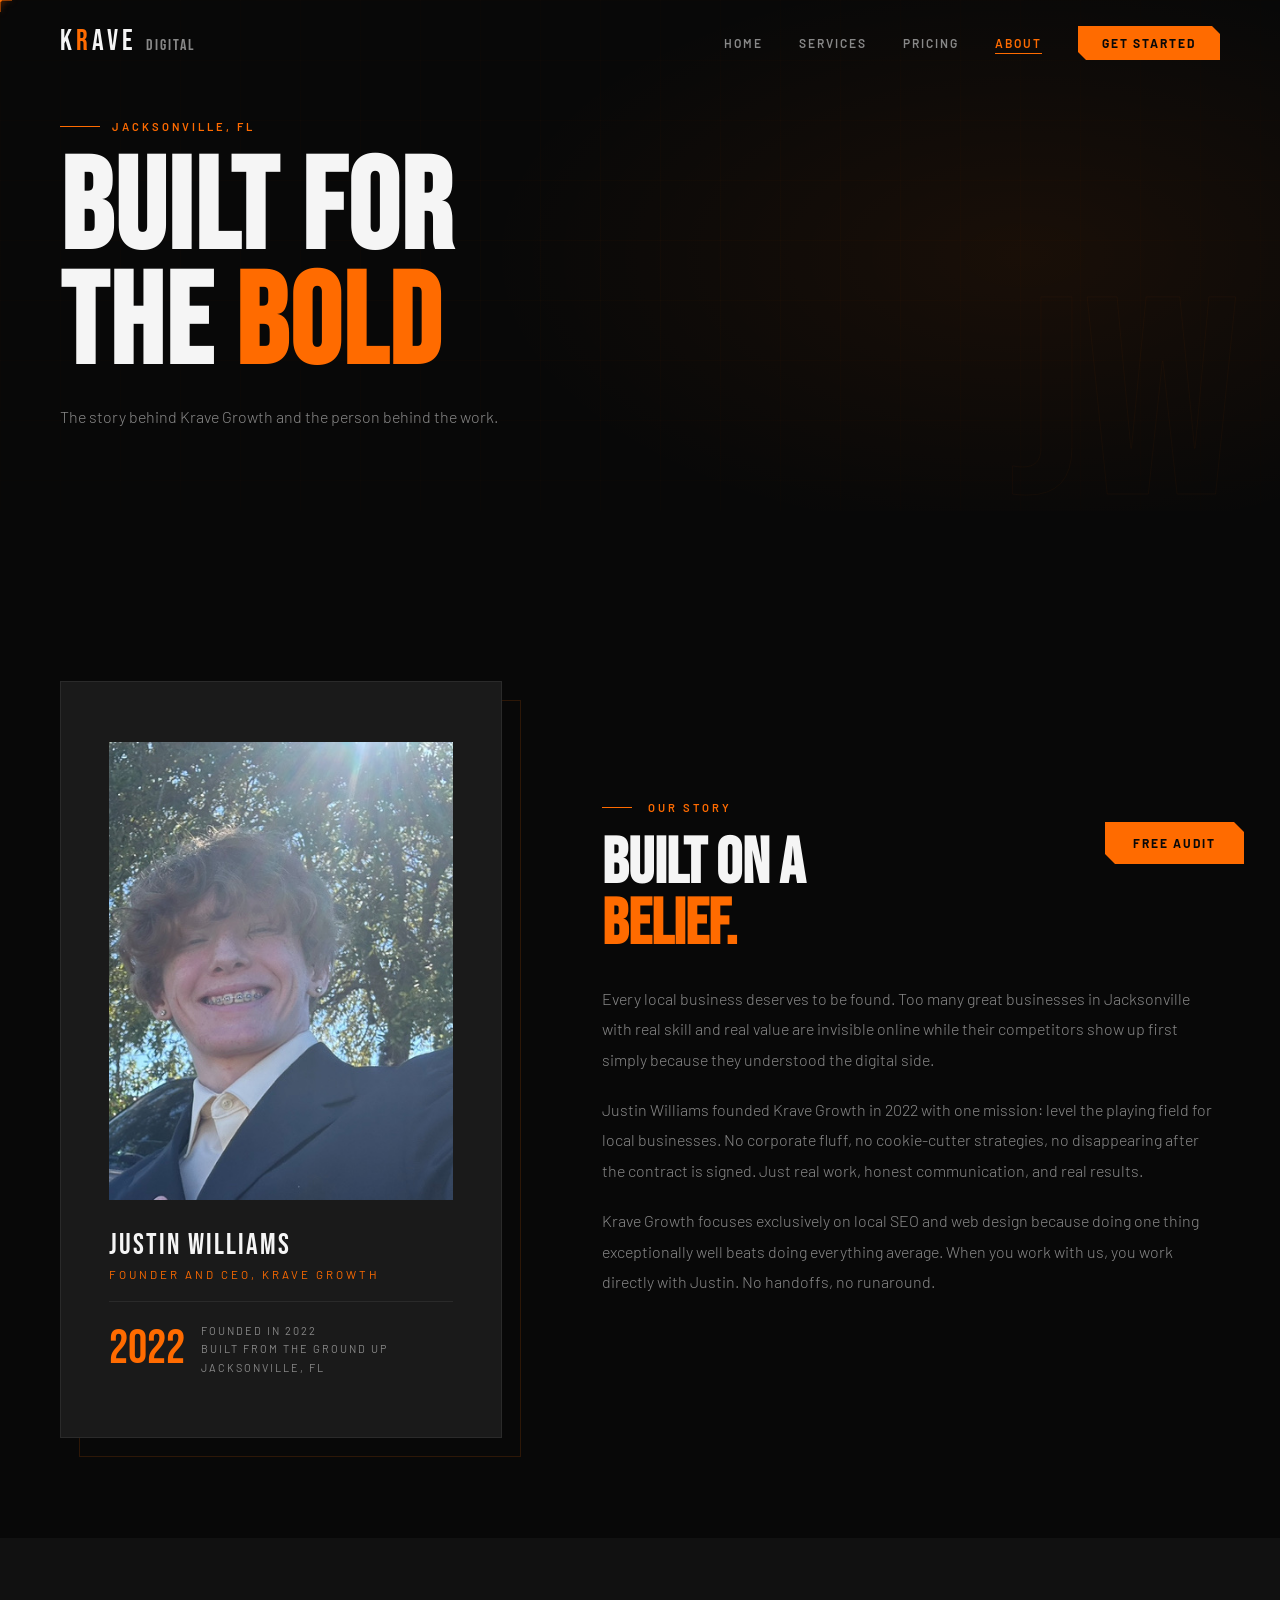
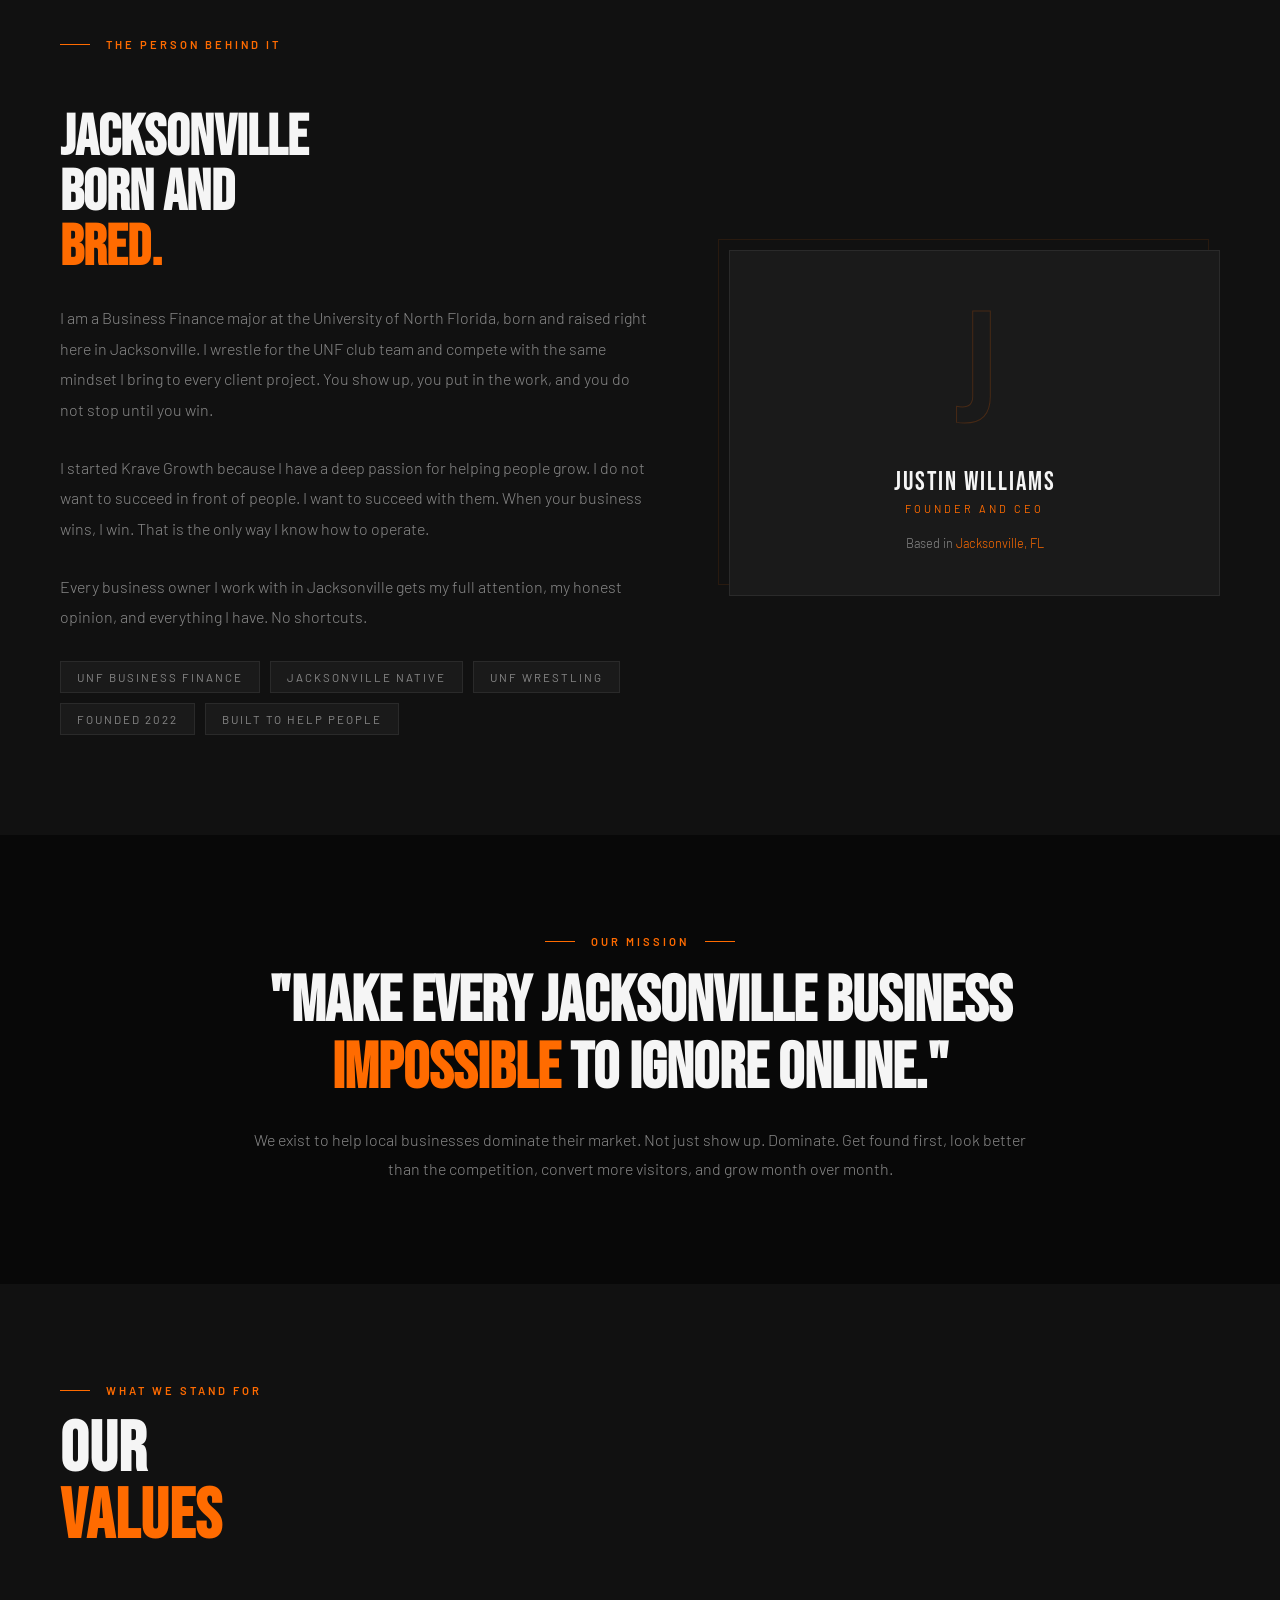
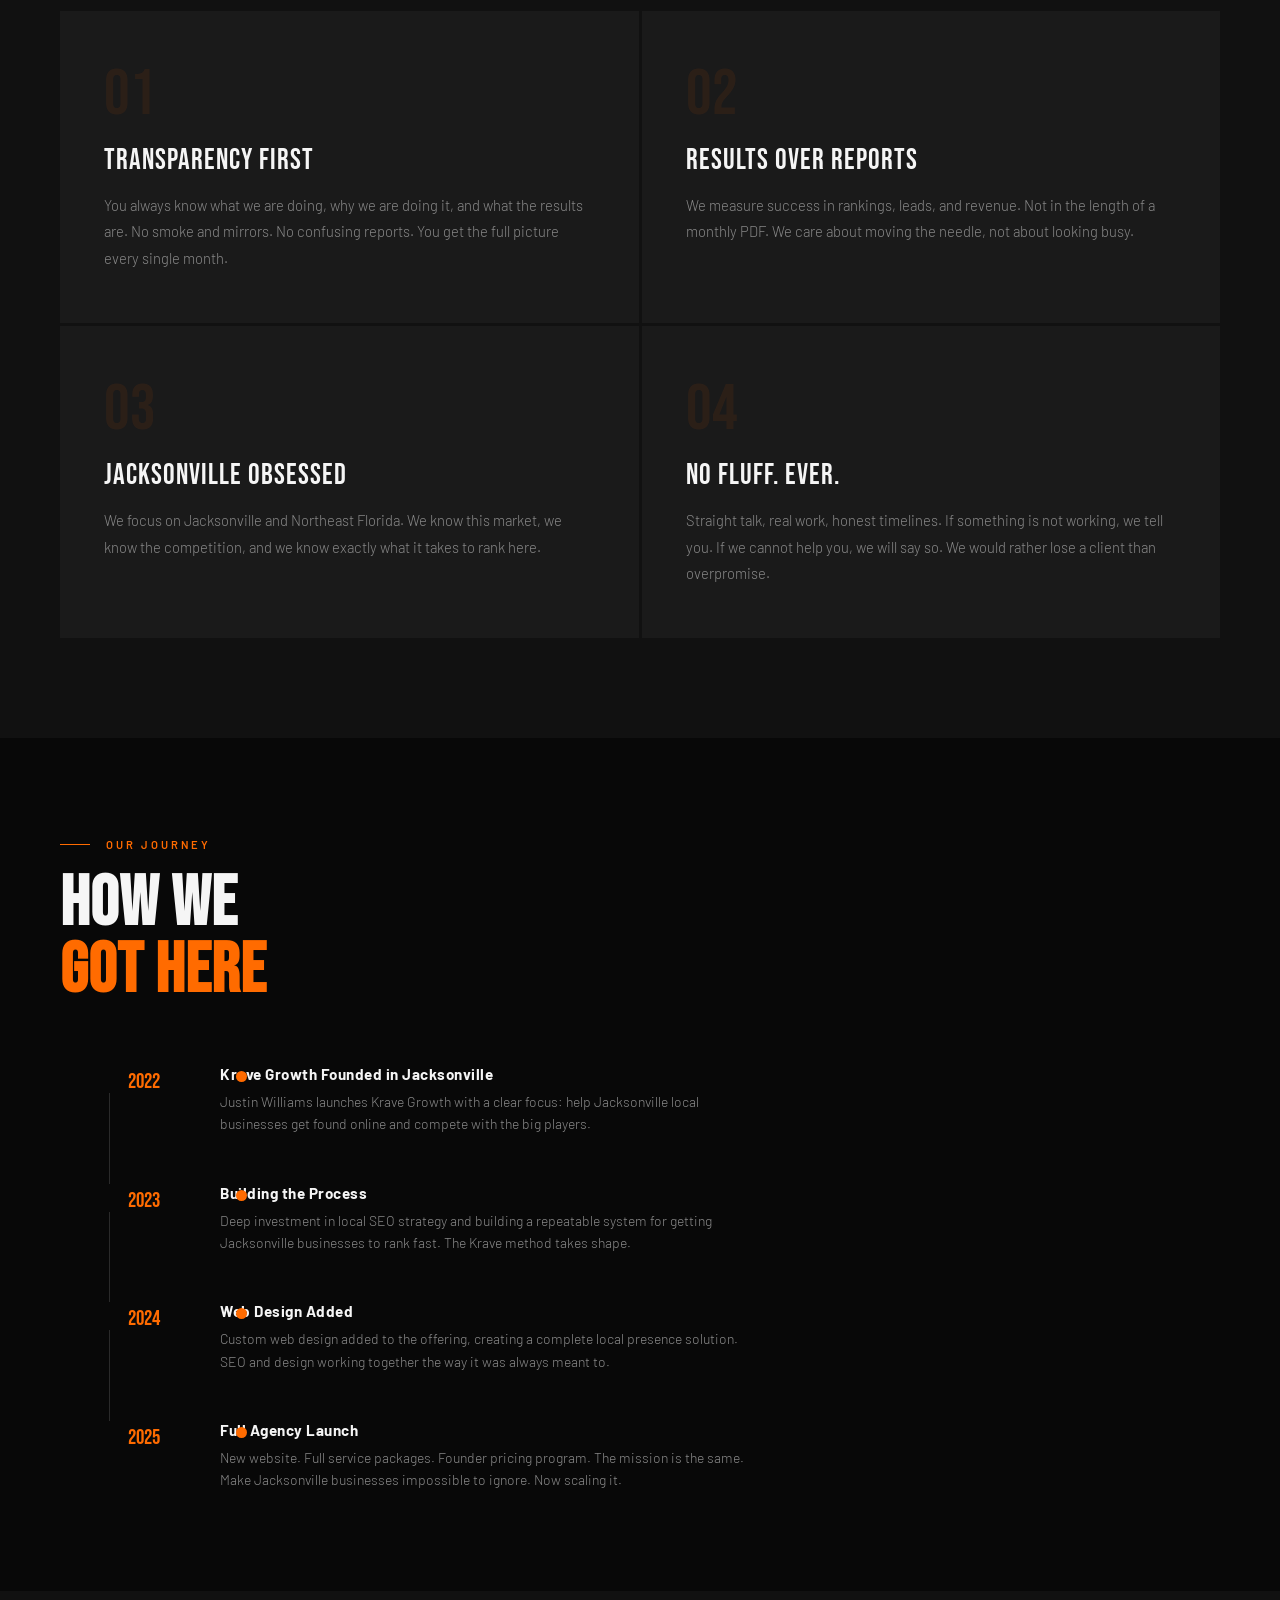
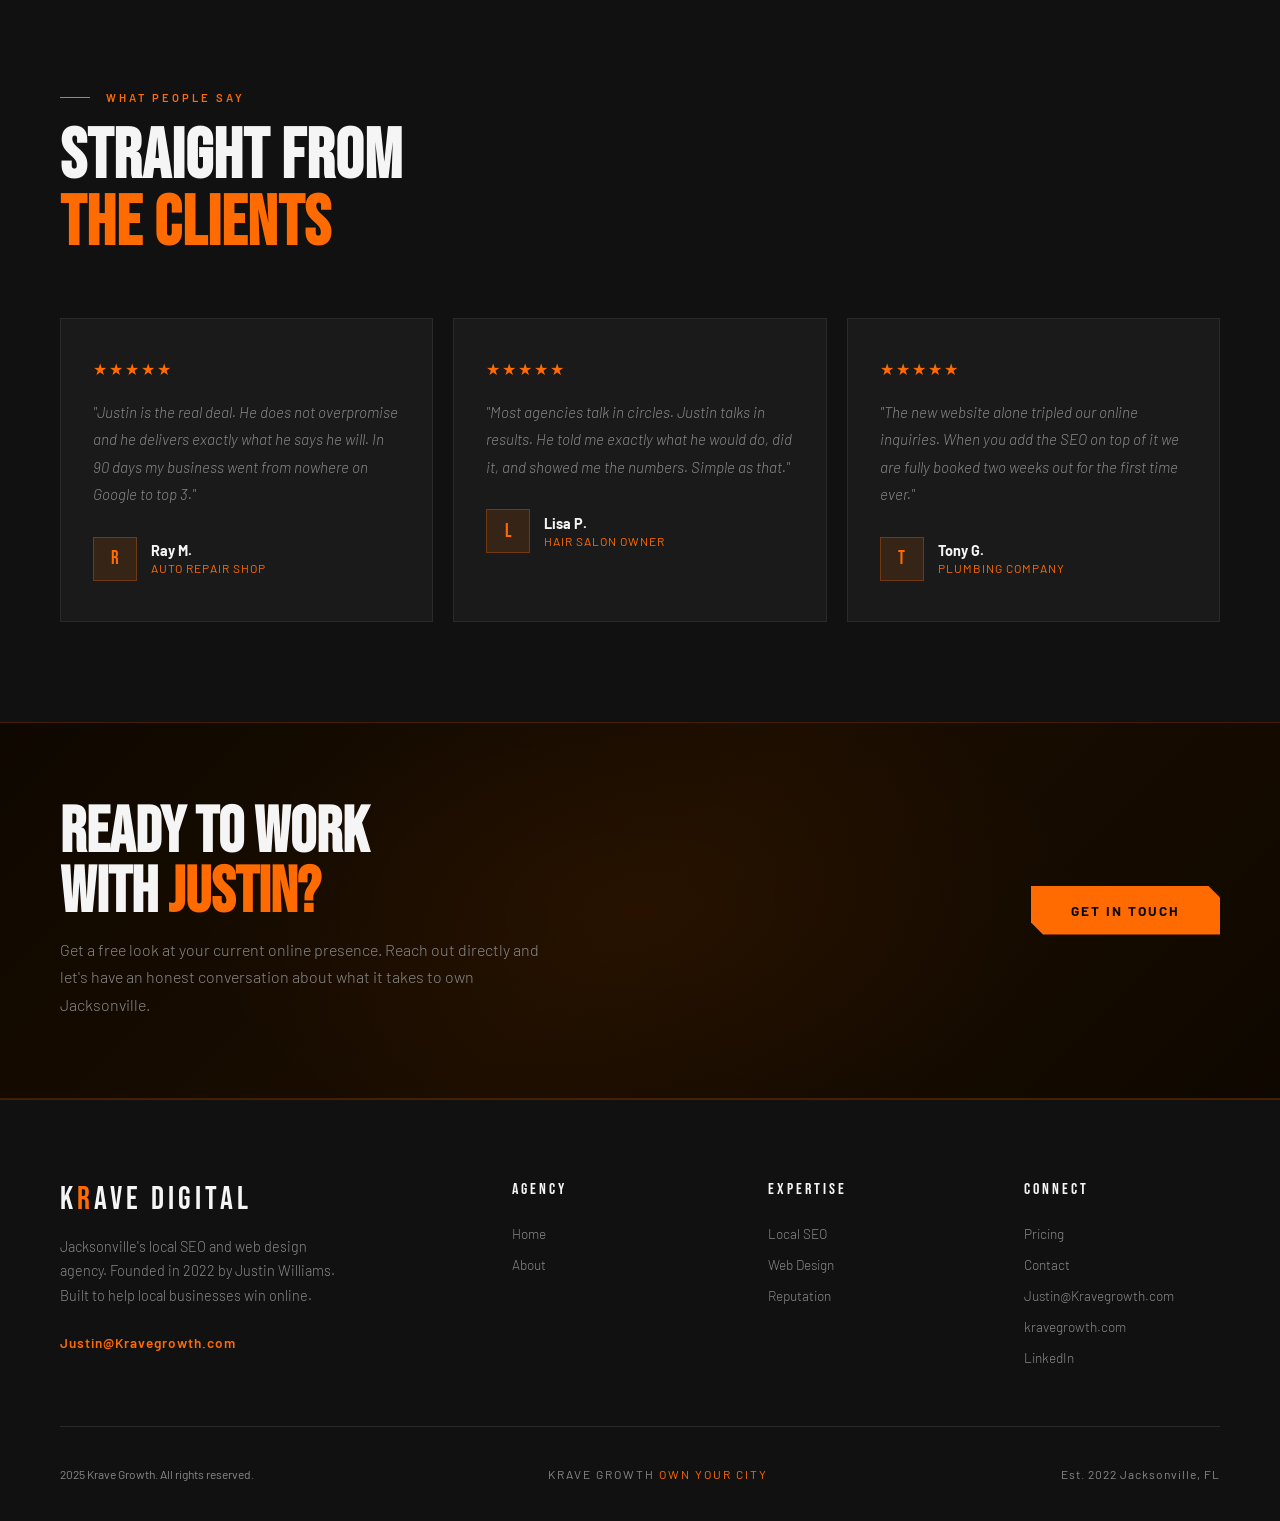
==== about.html @ fe408ddb "Add files via upload" ====
<!DOCTYPE html>
<html lang="en">
<head>
<meta charset="UTF-8">
<meta name="viewport" content="width=device-width, initial-scale=1.0">
<title>About | Krave Growth | Jacksonville, FL</title>
<link rel="stylesheet" href="style.css">
<style>
.about-story { background:var(--black); }
.story-grid { display:grid; grid-template-columns:1fr 1.4fr; gap:100px; align-items:center; margin-top:70px; }
.story-visual { position:relative; }
.story-box { background:var(--black-3); border:1px solid var(--gray-light); padding:60px 48px; position:relative; }
.story-box::after { content:''; position:absolute; bottom:-20px; right:-20px; width:100%; height:100%; border:1px solid rgba(255,107,0,0.15); z-index:-1; }
.story-photo-placeholder { width:100%; aspect-ratio:3/4; background:var(--black-2); border:1px dashed rgba(255,107,0,0.2); display:flex; flex-direction:column; align-items:center; justify-content:center; gap:12px; margin-bottom:28px; }
.story-photo-text { font-size:.65rem; letter-spacing:2px; text-transform:uppercase; color:var(--gray); text-align:center; }
.story-monogram { font-family:'Bebas Neue',sans-serif; font-size:5rem; color:transparent; -webkit-text-stroke:1px rgba(255,107,0,0.2); line-height:1; }
.story-name { font-family:'Bebas Neue',sans-serif; font-size:1.8rem; letter-spacing:2px; margin-bottom:4px; }
.story-title { font-size:.72rem; letter-spacing:3px; text-transform:uppercase; color:var(--orange); margin-bottom:20px; }
.story-founded { padding-top:20px; border-top:1px solid var(--gray-light); display:flex; align-items:center; gap:16px; }
.story-founded-year { font-family:'Bebas Neue',sans-serif; font-size:3rem; color:var(--orange); line-height:1; }
.story-founded-label { font-size:.68rem; letter-spacing:2px; text-transform:uppercase; color:var(--gray); line-height:1.7; }

.story-content h2 { font-family:'Bebas Neue',sans-serif; font-size:clamp(3rem,5vw,4.5rem); line-height:.95; margin-bottom:28px; }
.story-content h2 span { color:var(--orange); }
.story-body { font-size:1rem; color:var(--gray); line-height:1.9; font-weight:300; margin-bottom:20px; }

/* JUSTIN SECTION */
.justin-section { background:var(--black-2); }
.justin-grid { display:grid; grid-template-columns:1.2fr 1fr; gap:80px; align-items:center; margin-top:60px; }
.justin-content h2 { font-family:'Bebas Neue',sans-serif; font-size:clamp(2.5rem,4.5vw,4rem); line-height:.95; margin-bottom:28px; }
.justin-content h2 span { color:var(--orange); }
.justin-body { font-size:1rem; color:var(--gray); line-height:1.9; font-weight:300; margin-bottom:28px; }
.justin-tags { display:flex; flex-wrap:wrap; gap:10px; }
.justin-tag { background:var(--black-3); border:1px solid var(--gray-light); padding:8px 16px; font-size:.72rem; letter-spacing:2px; text-transform:uppercase; color:var(--gray); transition:all .3s; }
.justin-tag:hover { border-color:var(--orange); color:var(--orange); }
.justin-visual { position:relative; }
.justin-box { background:var(--black-3); border:1px solid var(--gray-light); padding:44px; text-align:center; position:relative; }
.justin-box::after { content:''; position:absolute; top:-12px; left:-12px; width:100%; height:100%; border:1px solid rgba(255,107,0,0.1); z-index:-1; }
.justin-initial { font-family:'Bebas Neue',sans-serif; font-size:10rem; color:transparent; -webkit-text-stroke:1px rgba(255,107,0,0.2); line-height:1; margin-bottom:12px; }
.justin-box-name { font-family:'Bebas Neue',sans-serif; font-size:1.6rem; letter-spacing:2px; margin-bottom:4px; }
.justin-box-role { font-size:.68rem; letter-spacing:3px; text-transform:uppercase; color:var(--orange); margin-bottom:20px; }
.justin-box-location { font-size:.8rem; color:var(--gray); font-weight:300; }
.justin-box-location span { color:var(--orange); }

.mission { background:var(--black); }
.mission-inner { max-width:800px; margin:0 auto; text-align:center; }
.mission-quote { font-family:'Bebas Neue',sans-serif; font-size:clamp(2.5rem,5vw,4.5rem); line-height:1.05; color:var(--white); margin-bottom:24px; }
.mission-quote span { color:var(--orange); }
.mission-sub { font-size:1rem; color:var(--gray); line-height:1.8; font-weight:300; }

.values-section { background:var(--black-2); }
.values-grid { display:grid; grid-template-columns:repeat(2,1fr); gap:3px; margin-top:60px; }
.value-card { background:var(--black-3); padding:52px 44px; position:relative; overflow:hidden; transition:all .4s; }
.value-card::before { content:''; position:absolute; left:0; top:0; bottom:0; width:3px; background:var(--orange); transform:scaleY(0); transform-origin:top; transition:transform .4s; }
.value-card:hover::before { transform:scaleY(1); }
.value-card:hover { background:#1e1e1e; }
.value-num { font-family:'Bebas Neue',sans-serif; font-size:4rem; color:rgba(255,107,0,.08); margin-bottom:16px; line-height:1; transition:color .4s; }
.value-card:hover .value-num { color:rgba(255,107,0,.2); }
.value-title { font-family:'Bebas Neue',sans-serif; font-size:1.8rem; letter-spacing:1px; margin-bottom:14px; }
.value-desc { font-size:.92rem; color:var(--gray); line-height:1.8; font-weight:300; }

.milestones { background:var(--black); }
.timeline { display:flex; flex-direction:column; gap:0; margin-top:60px; max-width:700px; }
.timeline-item { display:grid; grid-template-columns:100px 1fr; gap:32px; position:relative; padding-bottom:48px; }
.timeline-item:last-child { padding-bottom:0; }
.timeline-item::before { content:''; position:absolute; left:49px; top:28px; bottom:0; width:1px; background:var(--gray-light); }
.timeline-item:last-child::before { display:none; }
.timeline-year { font-family:'Bebas Neue',sans-serif; font-size:1.3rem; color:var(--orange); padding-top:4px; text-align:right; }
.timeline-dot { position:absolute; left:44px; top:6px; width:11px; height:11px; background:var(--orange); border-radius:50%; }
.timeline-content h4 { font-weight:700; font-size:.95rem; margin-bottom:8px; letter-spacing:.5px; }
.timeline-content p { font-size:.87rem; color:var(--gray); font-weight:300; line-height:1.6; }

.testimonials-about { background:var(--black-2); }

@media(max-width:768px){
  .story-grid,.justin-grid{grid-template-columns:1fr;}
  .values-grid{grid-template-columns:1fr;}
  .timeline-item{grid-template-columns:70px 1fr;gap:20px;}
}
</style>
</head>
<body>



<div class="cursor" id="cursor"></div>
<div class="cursor-dot" id="cursorDot"></div>
<nav>
  <a href="index.html" class="nav-logo">K<span>R</span>AVE <span style="font-size:1rem;letter-spacing:2px;color:var(--gray)">DIGITAL</span></a>
  <ul class="nav-links">
    <li><a href="index.html">Home</a></li>
    <li><a href="services.html">Services</a></li>
    <li><a href="pricing.html">Pricing</a></li>
    <li><a href="about.html">About</a></li>
    <li><a href="contact.html" class="nav-cta">Get Started</a></li>
  </ul>
</nav>
<a href="contact.html" class="float-cta">Free Audit</a>

<div class="page-hero">
  <div class="page-hero-bg"></div>
  <div class="page-hero-grid"></div>
  <div class="page-hero-ghost">JW</div>
  <div class="page-hero-content">
    <div class="page-eyebrow"><div class="page-eyebrow-line"></div><span>Jacksonville, FL</span></div>
    <h1 class="page-title">BUILT FOR<br>THE <span class="accent">BOLD</span></h1>
    <p class="page-sub">The story behind Krave Growth and the person behind the work.</p>
  </div>
</div>

<!-- STORY -->
<section class="about-story">
  <div class="story-grid">
    <div class="story-visual reveal-left">
      <div class="story-box">
        <img src="[data-uri]" alt="Justin Williams, Founder of Krave Growth" style="width:100%;aspect-ratio:3/4;object-fit:cover;object-position:center top;display:block;margin-bottom:28px;">
        <div class="story-name">Justin Williams</div>
        <div class="story-title">Founder and CEO, Krave Growth</div>
        <div class="story-founded">
          <div class="story-founded-year">2022</div>
          <div class="story-founded-label">Founded in 2022<br>Built from the ground up<br>Jacksonville, FL</div>
        </div>
      </div>
    </div>
    <div class="story-content reveal-right">
      <div class="section-label"><div class="section-label-line"></div><span>Our Story</span></div>
      <h2>BUILT ON A<br><span>BELIEF.</span></h2>
      <p class="story-body">Every local business deserves to be found. Too many great businesses in Jacksonville with real skill and real value are invisible online while their competitors show up first simply because they understood the digital side.</p>
      <p class="story-body">Justin Williams founded Krave Growth in 2022 with one mission: level the playing field for local businesses. No corporate fluff, no cookie-cutter strategies, no disappearing after the contract is signed. Just real work, honest communication, and real results.</p>
      <p class="story-body">Krave Growth focuses exclusively on local SEO and web design because doing one thing exceptionally well beats doing everything average. When you work with us, you work directly with Justin. No handoffs, no runaround.</p>
    </div>
  </div>
</section>

<!-- JUSTIN SECTION -->
<section class="justin-section">
  <div class="section-label reveal"><div class="section-label-line"></div><span>The Person Behind It</span></div>
  <div class="justin-grid">
    <div class="justin-content reveal-left">
      <h2>JACKSONVILLE<br>BORN AND<br><span>BRED.</span></h2>
      <p class="justin-body">I am a Business Finance major at the University of North Florida, born and raised right here in Jacksonville. I wrestle for the UNF club team and compete with the same mindset I bring to every client project. You show up, you put in the work, and you do not stop until you win.</p>
      <p class="justin-body">I started Krave Growth because I have a deep passion for helping people grow. I do not want to succeed in front of people. I want to succeed with them. When your business wins, I win. That is the only way I know how to operate.</p>
      <p class="justin-body">Every business owner I work with in Jacksonville gets my full attention, my honest opinion, and everything I have. No shortcuts.</p>
      <div class="justin-tags">
        <div class="justin-tag">UNF Business Finance</div>
        <div class="justin-tag">Jacksonville Native</div>
        <div class="justin-tag">UNF Wrestling</div>
        <div class="justin-tag">Founded 2022</div>
        <div class="justin-tag">Built to Help People</div>
      </div>
    </div>
    <div class="justin-visual reveal-right">
      <div class="justin-box">
        <div class="justin-initial">J</div>
        <div class="justin-box-name">Justin Williams</div>
        <div class="justin-box-role">Founder and CEO</div>
        <div class="justin-box-location">Based in <span>Jacksonville, FL</span></div>
      </div>
    </div>
  </div>
</section>

<!-- MISSION -->
<section class="mission">
  <div class="mission-inner reveal">
    <div class="section-label" style="justify-content:center;"><div class="section-label-line"></div><span>Our Mission</span><div class="section-label-line"></div></div>
    <h2 class="mission-quote">"MAKE EVERY JACKSONVILLE BUSINESS <span>IMPOSSIBLE</span> TO IGNORE ONLINE."</h2>
    <p class="mission-sub">We exist to help local businesses dominate their market. Not just show up. Dominate. Get found first, look better than the competition, convert more visitors, and grow month over month.</p>
  </div>
</section>

<!-- VALUES -->
<section class="values-section">
  <div class="section-label reveal"><div class="section-label-line"></div><span>What We Stand For</span></div>
  <h2 class="section-title reveal">OUR<br><span style="color:var(--orange)">VALUES</span></h2>
  <div class="values-grid reveal">
    <div class="value-card">
      <div class="value-num">01</div>
      <div class="value-title">Transparency First</div>
      <p class="value-desc">You always know what we are doing, why we are doing it, and what the results are. No smoke and mirrors. No confusing reports. You get the full picture every single month.</p>
    </div>
    <div class="value-card">
      <div class="value-num">02</div>
      <div class="value-title">Results Over Reports</div>
      <p class="value-desc">We measure success in rankings, leads, and revenue. Not in the length of a monthly PDF. We care about moving the needle, not about looking busy.</p>
    </div>
    <div class="value-card">
      <div class="value-num">03</div>
      <div class="value-title">Jacksonville Obsessed</div>
      <p class="value-desc">We focus on Jacksonville and Northeast Florida. We know this market, we know the competition, and we know exactly what it takes to rank here.</p>
    </div>
    <div class="value-card">
      <div class="value-num">04</div>
      <div class="value-title">No Fluff. Ever.</div>
      <p class="value-desc">Straight talk, real work, honest timelines. If something is not working, we tell you. If we cannot help you, we will say so. We would rather lose a client than overpromise.</p>
    </div>
  </div>
</section>

<!-- TIMELINE -->
<section class="milestones">
  <div class="section-label reveal"><div class="section-label-line"></div><span>Our Journey</span></div>
  <h2 class="section-title reveal">HOW WE<br><span style="color:var(--orange)">GOT HERE</span></h2>
  <div class="timeline reveal">
    <div class="timeline-item">
      <div class="timeline-year">2022</div>
      <div style="position:relative;">
        <div class="timeline-dot"></div>
        <div class="timeline-content" style="padding-left:28px;">
          <h4>Krave Growth Founded in Jacksonville</h4>
          <p>Justin Williams launches Krave Growth with a clear focus: help Jacksonville local businesses get found online and compete with the big players.</p>
        </div>
      </div>
    </div>
    <div class="timeline-item">
      <div class="timeline-year">2023</div>
      <div style="position:relative;">
        <div class="timeline-dot"></div>
        <div class="timeline-content" style="padding-left:28px;">
          <h4>Building the Process</h4>
          <p>Deep investment in local SEO strategy and building a repeatable system for getting Jacksonville businesses to rank fast. The Krave method takes shape.</p>
        </div>
      </div>
    </div>
    <div class="timeline-item">
      <div class="timeline-year">2024</div>
      <div style="position:relative;">
        <div class="timeline-dot"></div>
        <div class="timeline-content" style="padding-left:28px;">
          <h4>Web Design Added</h4>
          <p>Custom web design added to the offering, creating a complete local presence solution. SEO and design working together the way it was always meant to.</p>
        </div>
      </div>
    </div>
    <div class="timeline-item">
      <div class="timeline-year">2025</div>
      <div style="position:relative;">
        <div class="timeline-dot"></div>
        <div class="timeline-content" style="padding-left:28px;">
          <h4>Full Agency Launch</h4>
          <p>New website. Full service packages. Founder pricing program. The mission is the same. Make Jacksonville businesses impossible to ignore. Now scaling it.</p>
        </div>
      </div>
    </div>
  </div>
</section>

<!-- TESTIMONIALS -->
<section class="testimonials-about">
  <div class="section-label reveal"><div class="section-label-line"></div><span>What People Say</span></div>
  <h2 class="section-title reveal">STRAIGHT FROM<br><span style="color:var(--orange)">THE CLIENTS</span></h2>
  <div class="testimonials-grid reveal">
    <div class="testimonial-card">
      <div class="testimonial-stars">★★★★★</div>
      <p class="testimonial-text">"Justin is the real deal. He does not overpromise and he delivers exactly what he says he will. In 90 days my business went from nowhere on Google to top 3."</p>
      <div class="testimonial-author"><div class="testimonial-avatar">R</div><div><div class="testimonial-name">Ray M.</div><div class="testimonial-biz">Auto Repair Shop</div></div></div>
    </div>
    <div class="testimonial-card">
      <div class="testimonial-stars">★★★★★</div>
      <p class="testimonial-text">"Most agencies talk in circles. Justin talks in results. He told me exactly what he would do, did it, and showed me the numbers. Simple as that."</p>
      <div class="testimonial-author"><div class="testimonial-avatar">L</div><div><div class="testimonial-name">Lisa P.</div><div class="testimonial-biz">Hair Salon Owner</div></div></div>
    </div>
    <div class="testimonial-card">
      <div class="testimonial-stars">★★★★★</div>
      <p class="testimonial-text">"The new website alone tripled our online inquiries. When you add the SEO on top of it we are fully booked two weeks out for the first time ever."</p>
      <div class="testimonial-author"><div class="testimonial-avatar">T</div><div><div class="testimonial-name">Tony G.</div><div class="testimonial-biz">Plumbing Company</div></div></div>
    </div>
  </div>
</section>

<div class="cta-band reveal">
  <div class="cta-band-text">
    <h2 class="cta-band-title">READY TO WORK<br>WITH <span>JUSTIN?</span></h2>
    <p class="cta-band-sub">Get a free look at your current online presence. Reach out directly and let's have an honest conversation about what it takes to own Jacksonville.</p>
  </div>
  <div class="cta-band-action">
    <a href="contact.html" class="btn-primary">Get In Touch</a>
  </div>
</div>

<footer>
  <div class="footer-top">
    <div>
      <div class="footer-brand-logo">K<span>R</span>AVE DIGITAL</div>
      <p class="footer-brand-desc">Jacksonville's local SEO and web design agency. Founded in 2022 by Justin Williams. Built to help local businesses win online.</p>
      <a href="mailto:Justin@Kravegrowth.com" class="footer-brand-email">Justin@Kravegrowth.com</a>
    </div>
    <div>
      <div class="footer-col-title">Agency</div>
      <ul class="footer-col-links">
        <li><a href="index.html">Home</a></li>
        <li><a href="about.html">About</a></li>
      </ul>
    </div>
    <div>
      <div class="footer-col-title">Expertise</div>
      <ul class="footer-col-links">
        <li><a href="services.html">Local SEO</a></li>
        <li><a href="services.html">Web Design</a></li>
        <li><a href="services.html">Reputation</a></li>
      </ul>
    </div>
    <div>
      <div class="footer-col-title">Connect</div>
      <ul class="footer-col-links">
        <li><a href="pricing.html">Pricing</a></li>
        <li><a href="contact.html">Contact</a></li>
        <li><a href="mailto:Justin@Kravegrowth.com">Justin@Kravegrowth.com</a></li>
        <li><a href="https://kravegrowth.com">kravegrowth.com</a></li>
        <li><a href="#">LinkedIn</a></li>
      </ul>
    </div>
  </div>
  <div class="footer-bottom">
    <div class="footer-copy">2025 Krave Growth. All rights reserved.</div>
    <div class="footer-tagline">Krave Growth <span>Own Your City</span></div>
    <div class="footer-est">Est. 2022 Jacksonville, FL</div>
  </div>
</footer>
<script src="main.js"></script>
</body>
</html>
---- style.css ----
@import url('https://fonts.googleapis.com/css2?family=Bebas+Neue&family=Barlow:ital,wght@0,300;0,400;0,600;0,700;1,300&display=swap');

:root {
  --orange: #FF6B00;
  --orange-bright: #FF8C00;
  --orange-glow: rgba(255,107,0,0.12);
  --black: #080808;
  --black-2: #111111;
  --black-3: #1a1a1a;
  --white: #F5F5F5;
  --gray: #888888;
  --gray-light: #2a2a2a;
}

* { margin: 0; padding: 0; box-sizing: border-box; }
html { scroll-behavior: smooth; }
body {
  background: var(--black);
  color: var(--white);
  font-family: 'Barlow', sans-serif;
  overflow-x: hidden;
  cursor: none;
}

/* ── CURSOR ── */
/* CROSSHAIR CURSOR */
.cursor {
  width:24px; height:24px;
  position:fixed; pointer-events:none; z-index:9999;
  transform:translate(-50%,-50%);
  transition:transform .15s ease, opacity .2s ease;
}
.cursor::before,
.cursor::after {
  content:'';
  position:absolute;
  background:var(--orange);
}
/* Horizontal line */
.cursor::before {
  width:100%; height:1px;
  top:50%; left:0;
  transform:translateY(-50%);
  box-shadow:0 0 6px rgba(255,107,0,0.6);
}
/* Vertical line */
.cursor::after {
  width:1px; height:100%;
  left:50%; top:0;
  transform:translateX(-50%);
  box-shadow:0 0 6px rgba(255,107,0,0.6);
}
/* Center dot */
.cursor-dot {
  width:4px; height:4px;
  background:var(--orange);
  border-radius:50%;
  position:fixed;
  pointer-events:none;
  z-index:10000;
  transform:translate(-50%,-50%);
  box-shadow:0 0 8px rgba(255,107,0,0.8);
  transition:transform .1s ease;
}
.cursor-ring { display:none; }

/* ── NAV ── */
nav {
  position: fixed; top:0; left:0; right:0; z-index:1000;
  display:flex; align-items:center; justify-content:space-between;
  padding: 24px 60px;
  transition: all .4s ease;
}
nav.scrolled {
  background: rgba(8,8,8,0.97);
  backdrop-filter: blur(12px);
  padding: 16px 60px;
  border-bottom: 1px solid var(--gray-light);
}
.nav-logo { font-family:'Bebas Neue',sans-serif; font-size:1.8rem; letter-spacing:4px; color:var(--white); text-decoration:none; }
.nav-logo span { color:var(--orange); }
.nav-links { display:flex; gap:36px; list-style:none; align-items:center; }
.nav-links a { color:var(--gray); text-decoration:none; font-size:.75rem; letter-spacing:2px; text-transform:uppercase; font-weight:600; transition:color .3s; position:relative; }
.nav-links a::after { content:''; position:absolute; bottom:-4px; left:0; right:0; height:1px; background:var(--orange); transform:scaleX(0); transition:transform .3s; }
.nav-links a:hover, .nav-links a.active { color:var(--orange); }
.nav-links a:hover::after, .nav-links a.active::after { transform:scaleX(1); }
.nav-cta { background:var(--orange) !important; color:var(--black) !important; padding:10px 24px; font-weight:700 !important; clip-path:polygon(0 0,calc(100% - 8px) 0,100% 8px,100% 100%,8px 100%,0 calc(100% - 8px)); transition:background .3s,transform .2s !important; }
.nav-cta::after { display:none !important; }
.nav-cta:hover { background:var(--orange-bright) !important; transform:translateY(-1px) !important; }

/* ── FLOATING CTA ── */
.float-cta {
  position: fixed; bottom:36px; right:36px; z-index:900;
  background: var(--orange); color: var(--black);
  padding: 14px 28px;
  font-family:'Barlow',sans-serif; font-weight:700; font-size:.75rem; letter-spacing:2px; text-transform:uppercase;
  text-decoration:none;
  clip-path:polygon(0 0,calc(100% - 10px) 0,100% 10px,100% 100%,10px 100%,0 calc(100% - 10px));
  box-shadow: 0 8px 32px rgba(255,107,0,0.4);
  transition: all .3s;
  animation: floatPulse 3s ease-in-out infinite;
}
.float-cta:hover { background:var(--orange-bright); transform:translateY(-3px); box-shadow:0 16px 40px rgba(255,107,0,0.5); }
@keyframes floatPulse { 0%,100%{box-shadow:0 8px 32px rgba(255,107,0,0.4)} 50%{box-shadow:0 8px 48px rgba(255,107,0,0.7)} }

/* ── PAGE HERO ── */
.page-hero {
  min-height: 50vh;
  display:flex; align-items:flex-end;
  padding: 120px 60px 80px;
  position:relative; overflow:hidden;
}
.page-hero-bg {
  position:absolute; inset:0;
  background: radial-gradient(ellipse 60% 80% at 80% 50%, rgba(255,107,0,0.07) 0%, transparent 70%);
}
.page-hero-grid {
  position:absolute; inset:0;
  background-image: linear-gradient(rgba(255,107,0,0.025) 1px,transparent 1px), linear-gradient(90deg,rgba(255,107,0,0.025) 1px,transparent 1px);
  background-size:60px 60px;
  mask-image:radial-gradient(ellipse 100% 100% at 50% 50%,black 0%,transparent 100%);
}
.page-hero-ghost {
  position:absolute; right:40px; bottom:-40px;
  font-family:'Bebas Neue',sans-serif; font-size:22vw;
  color:transparent; -webkit-text-stroke:1px rgba(255,107,0,0.04);
  pointer-events:none; user-select:none; line-height:1;
}
.page-hero-content { position:relative; z-index:2; }
.page-eyebrow { display:flex; align-items:center; gap:12px; margin-bottom:20px; }
.page-eyebrow-line { width:40px; height:1px; background:var(--orange); }
.page-eyebrow span { font-size:.7rem; letter-spacing:3px; text-transform:uppercase; color:var(--orange); font-weight:600; }
.page-title { font-family:'Bebas Neue',sans-serif; font-size:clamp(4rem,10vw,9rem); line-height:.9; letter-spacing:2px; }
.page-title .accent { color:var(--orange); }
.page-title .outline { color:transparent; -webkit-text-stroke:2px var(--white); }
.page-sub { font-size:1rem; color:var(--gray); font-weight:300; line-height:1.7; max-width:500px; margin-top:20px; }

/* ── SECTIONS ── */
section { padding:100px 60px; }
.section-label { display:flex; align-items:center; gap:16px; margin-bottom:20px; }
.section-label span { font-size:.7rem; letter-spacing:3px; text-transform:uppercase; color:var(--orange); font-weight:600; }
.section-label-line { width:30px; height:1px; background:var(--orange); }
.section-title { font-family:'Bebas Neue',sans-serif; font-size:clamp(3rem,5.5vw,5rem); line-height:.95; letter-spacing:1px; margin-bottom:20px; }

/* ── BUTTONS ── */
.btn-primary { background:var(--orange); color:var(--black); padding:16px 40px; font-family:'Barlow',sans-serif; font-weight:700; font-size:.85rem; letter-spacing:2px; text-transform:uppercase; text-decoration:none; display:inline-block; transition:all .3s; clip-path:polygon(0 0,calc(100% - 12px) 0,100% 12px,100% 100%,12px 100%,0 calc(100% - 12px)); }
.btn-primary:hover { background:var(--orange-bright); transform:translateY(-2px); box-shadow:0 20px 40px rgba(255,107,0,0.3); }
.btn-ghost { color:var(--white); font-size:.85rem; letter-spacing:2px; text-transform:uppercase; text-decoration:none; font-weight:600; display:inline-flex; align-items:center; gap:8px; transition:color .3s; }
.btn-ghost:hover { color:var(--orange); }
.btn-ghost::after { content:'→'; transition:transform .3s; }
.btn-ghost:hover::after { transform:translateX(4px); }
.btn-outline { background:transparent; color:var(--orange); border:1px solid var(--orange); padding:14px 36px; font-family:'Barlow',sans-serif; font-weight:700; font-size:.8rem; letter-spacing:2px; text-transform:uppercase; text-decoration:none; display:inline-block; transition:all .3s; }
.btn-outline:hover { background:var(--orange); color:var(--black); transform:translateY(-2px); }

/* ── CTA BAND ── */
.cta-band {
  background: linear-gradient(135deg, #0f0800 0%, #1a0d00 50%, #0f0800 100%);
  border-top:1px solid rgba(255,107,0,0.2); border-bottom:1px solid rgba(255,107,0,0.2);
  padding:80px 60px;
  display:flex; align-items:center; justify-content:space-between; gap:40px;
  position:relative; overflow:hidden;
}
.cta-band::before { content:''; position:absolute; inset:0; background:radial-gradient(ellipse 50% 100% at 50% 50%,rgba(255,107,0,0.06) 0%,transparent 70%); }
.cta-band-text { position:relative; z-index:1; }
.cta-band-title { font-family:'Bebas Neue',sans-serif; font-size:clamp(2.5rem,5vw,4.5rem); line-height:.95; margin-bottom:12px; }
.cta-band-title span { color:var(--orange); }
.cta-band-sub { font-size:1rem; color:var(--gray); font-weight:300; max-width:480px; line-height:1.7; }
.cta-band-action { position:relative; z-index:1; flex-shrink:0; }

/* ── TESTIMONIALS ── */
.testimonials-grid { display:grid; grid-template-columns:repeat(3,1fr); gap:20px; margin-top:60px; }
.testimonial-card { background:var(--black-3); padding:40px 32px; border:1px solid var(--gray-light); position:relative; transition:all .4s; }
.testimonial-card::before { content:''; position:absolute; top:0; left:0; right:0; height:2px; background:var(--orange); transform:scaleX(0); transform-origin:left; transition:transform .4s; }
.testimonial-card:hover { border-color:rgba(255,107,0,0.3); transform:translateY(-4px); }
.testimonial-card:hover::before { transform:scaleX(1); }
.testimonial-stars { color:var(--orange); font-size:1rem; letter-spacing:2px; margin-bottom:20px; }
.testimonial-text { font-size:.95rem; color:var(--gray); line-height:1.8; font-weight:300; font-style:italic; margin-bottom:28px; }
.testimonial-author { display:flex; align-items:center; gap:14px; }
.testimonial-avatar { width:44px; height:44px; background:var(--orange-glow); border:1px solid rgba(255,107,0,0.3); display:flex; align-items:center; justify-content:center; font-family:'Bebas Neue',sans-serif; font-size:1.2rem; color:var(--orange); flex-shrink:0; }
.testimonial-name { font-weight:700; font-size:.9rem; margin-bottom:2px; }
.testimonial-biz { font-size:.75rem; color:var(--orange); letter-spacing:1px; text-transform:uppercase; }

/* ── FAQ ── */
.faq-list { max-width:800px; margin-top:60px; }
.faq-item { border-bottom:1px solid var(--gray-light); }
.faq-question { width:100%; background:none; border:none; color:var(--white); font-family:'Barlow',sans-serif; font-size:1rem; font-weight:600; padding:28px 0; display:flex; justify-content:space-between; align-items:center; cursor:none; text-align:left; transition:color .3s; }
.faq-question:hover { color:var(--orange); }
.faq-icon { color:var(--orange); font-size:1.4rem; transition:transform .3s; flex-shrink:0; }
.faq-item.open .faq-icon { transform:rotate(45deg); }
.faq-answer { max-height:0; overflow:hidden; transition:max-height .4s ease, padding .4s ease; }
.faq-answer p { font-size:.95rem; color:var(--gray); line-height:1.8; font-weight:300; padding-bottom:28px; }

/* ── FOOTER ── */
footer {
  background:var(--black-2);
  border-top:1px solid var(--gray-light);
  padding:80px 60px 40px;
}
.footer-top { display:grid; grid-template-columns:2fr 1fr 1fr 1fr; gap:60px; margin-bottom:60px; }
.footer-brand-logo { font-family:'Bebas Neue',sans-serif; font-size:2rem; letter-spacing:4px; margin-bottom:16px; }
.footer-brand-logo span { color:var(--orange); }
.footer-brand-desc { font-size:.9rem; color:var(--gray); line-height:1.7; font-weight:300; max-width:280px; margin-bottom:24px; }
.footer-brand-email { color:var(--orange); text-decoration:none; font-size:.85rem; font-weight:600; letter-spacing:1px; transition:opacity .3s; }
.footer-brand-email:hover { opacity:.7; }
.footer-col-title { font-family:'Bebas Neue',sans-serif; font-size:1rem; letter-spacing:3px; color:var(--white); margin-bottom:24px; }
.footer-col-links { list-style:none; display:flex; flex-direction:column; gap:12px; }
.footer-col-links a { color:var(--gray); text-decoration:none; font-size:.85rem; font-weight:300; transition:color .3s; }
.footer-col-links a:hover { color:var(--orange); }
.footer-bottom { display:flex; justify-content:space-between; align-items:center; padding-top:40px; border-top:1px solid var(--gray-light); }
.footer-copy { font-size:.75rem; color:var(--gray); }
.footer-tagline { font-size:.75rem; letter-spacing:2px; text-transform:uppercase; color:var(--gray); }
.footer-tagline span { color:var(--orange); }
.footer-est { font-size:.75rem; color:var(--gray); letter-spacing:1px; }

/* ── REVEAL ── */
.reveal { opacity:0; transform:translateY(40px); transition:opacity .7s ease,transform .7s ease; }
.reveal.visible { opacity:1; transform:translateY(0); }
.reveal-left { opacity:0; transform:translateX(-40px); transition:opacity .7s ease,transform .7s ease; }
.reveal-left.visible { opacity:1; transform:translateX(0); }
.reveal-right { opacity:0; transform:translateX(40px); transition:opacity .7s ease,transform .7s ease; }
.reveal-right.visible { opacity:1; transform:translateX(0); }

/* ── SCROLLBAR ── */
::-webkit-scrollbar { width:3px; }
::-webkit-scrollbar-track { background:var(--black); }
::-webkit-scrollbar-thumb { background:var(--orange); }

/* ── MOBILE ── */
@media(max-width:768px){
  nav { padding:20px 24px; }
  nav.scrolled { padding:14px 24px; }
  .nav-links { display:none; }
  section { padding:70px 24px; }
  .page-hero { padding:100px 24px 60px; }
  .testimonials-grid { grid-template-columns:1fr; }
  .cta-band { flex-direction:column; text-align:center; padding:60px 24px; }
  .footer-top { grid-template-columns:1fr 1fr; gap:40px; }
  .footer-bottom { flex-direction:column; gap:12px; text-align:center; }
  .float-cta { bottom:20px; right:20px; padding:12px 20px; font-size:.7rem; }
}
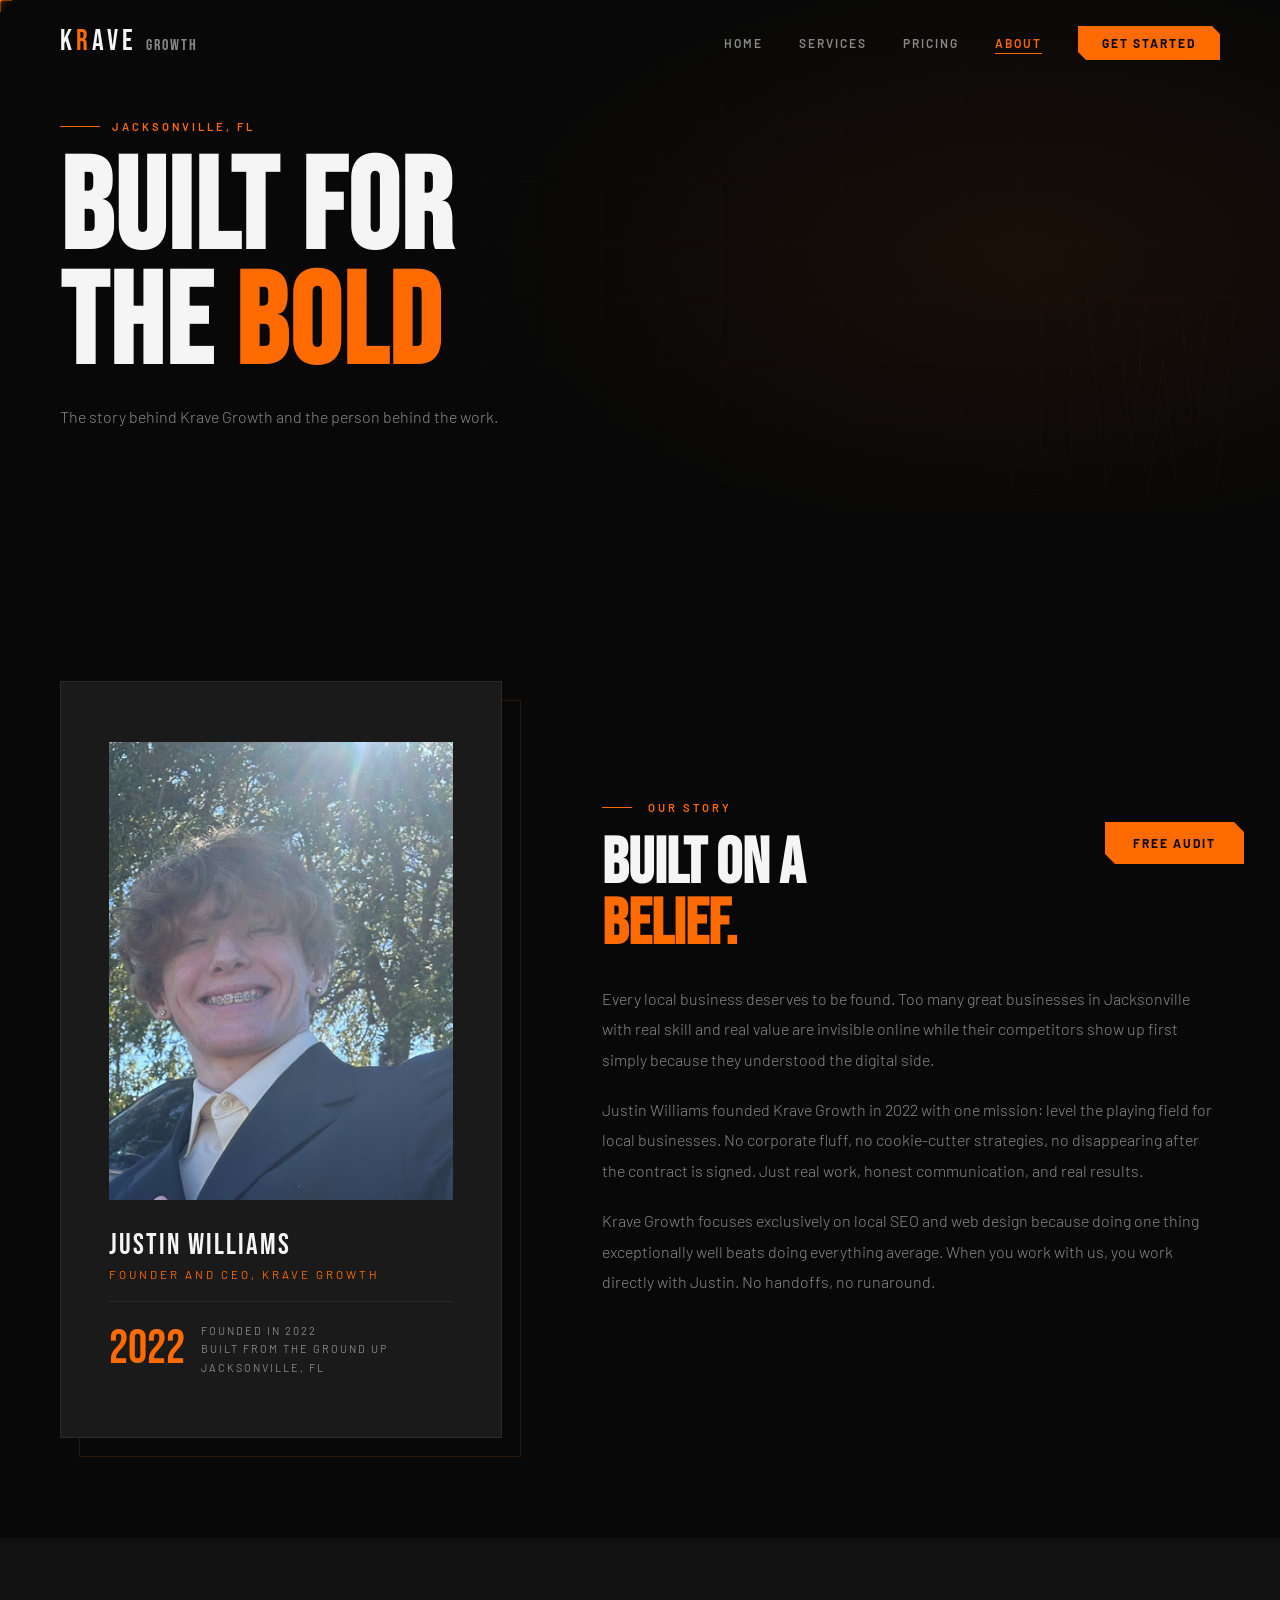
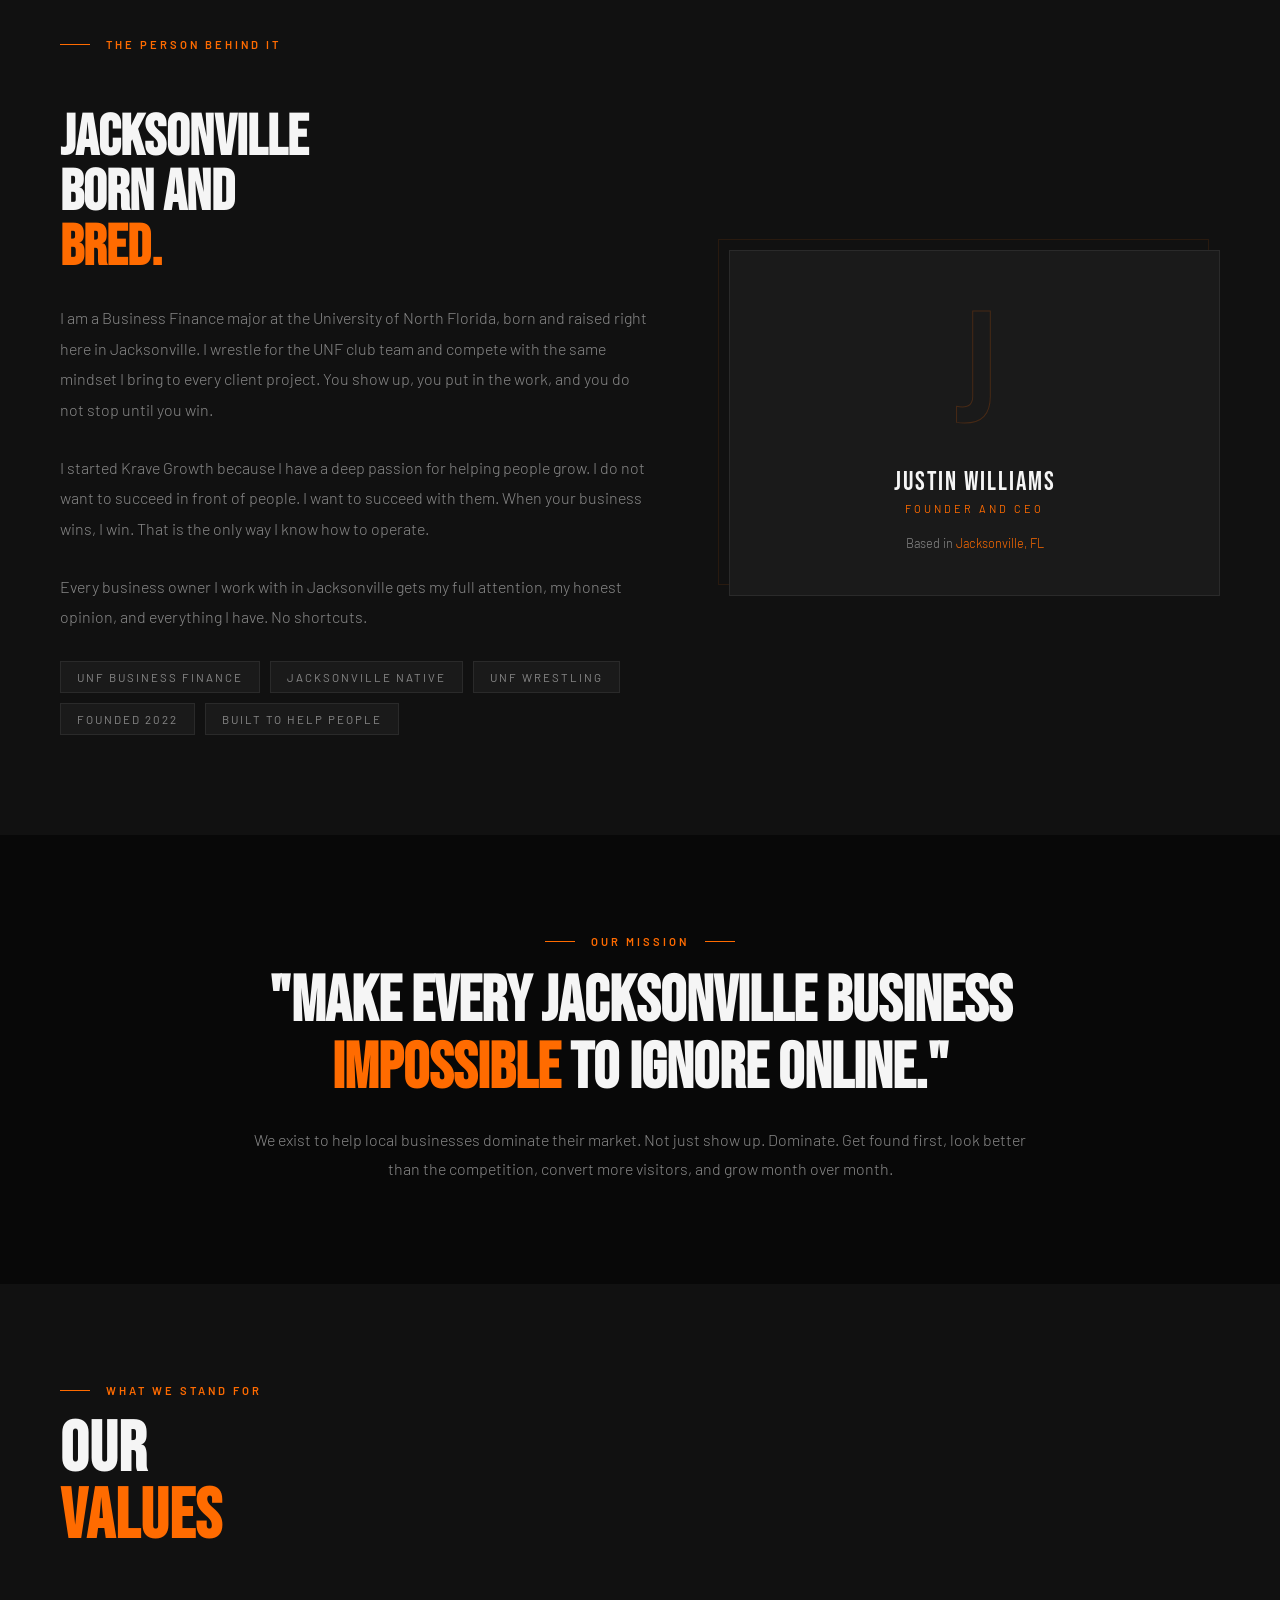
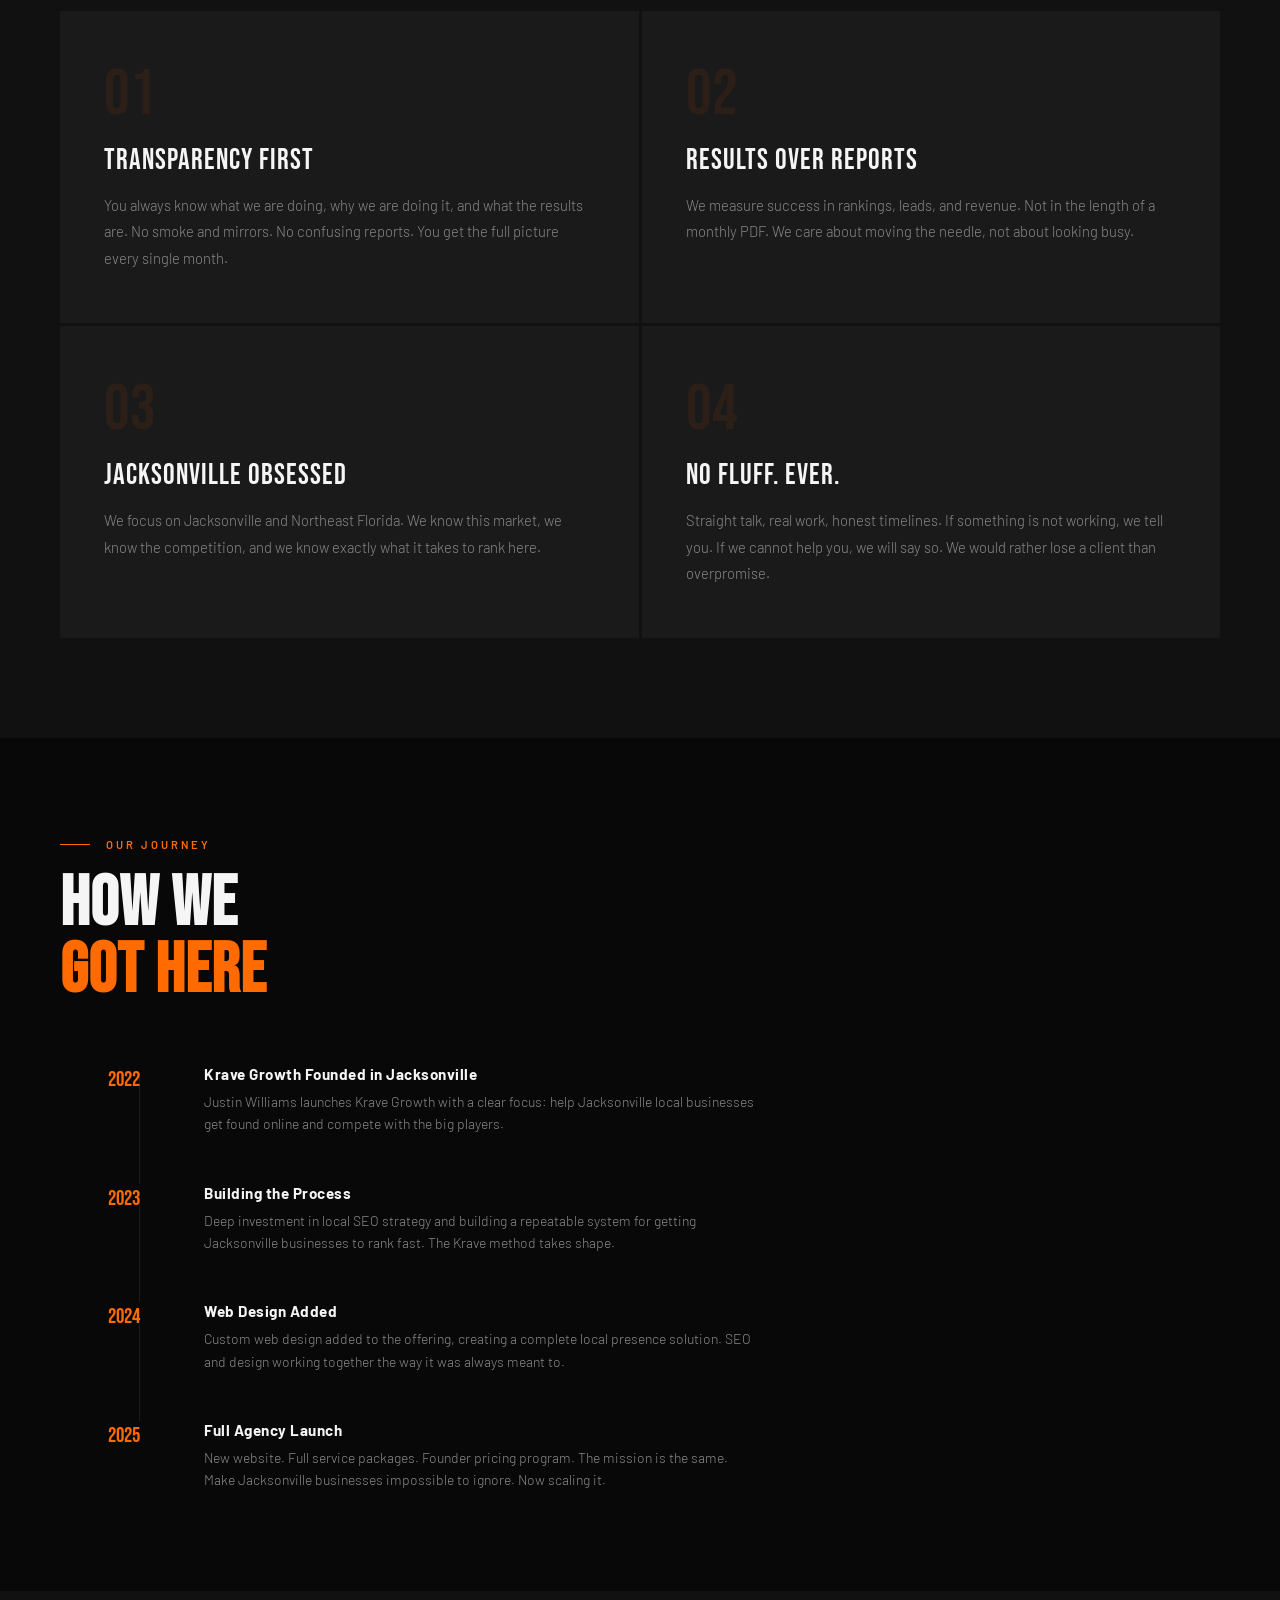
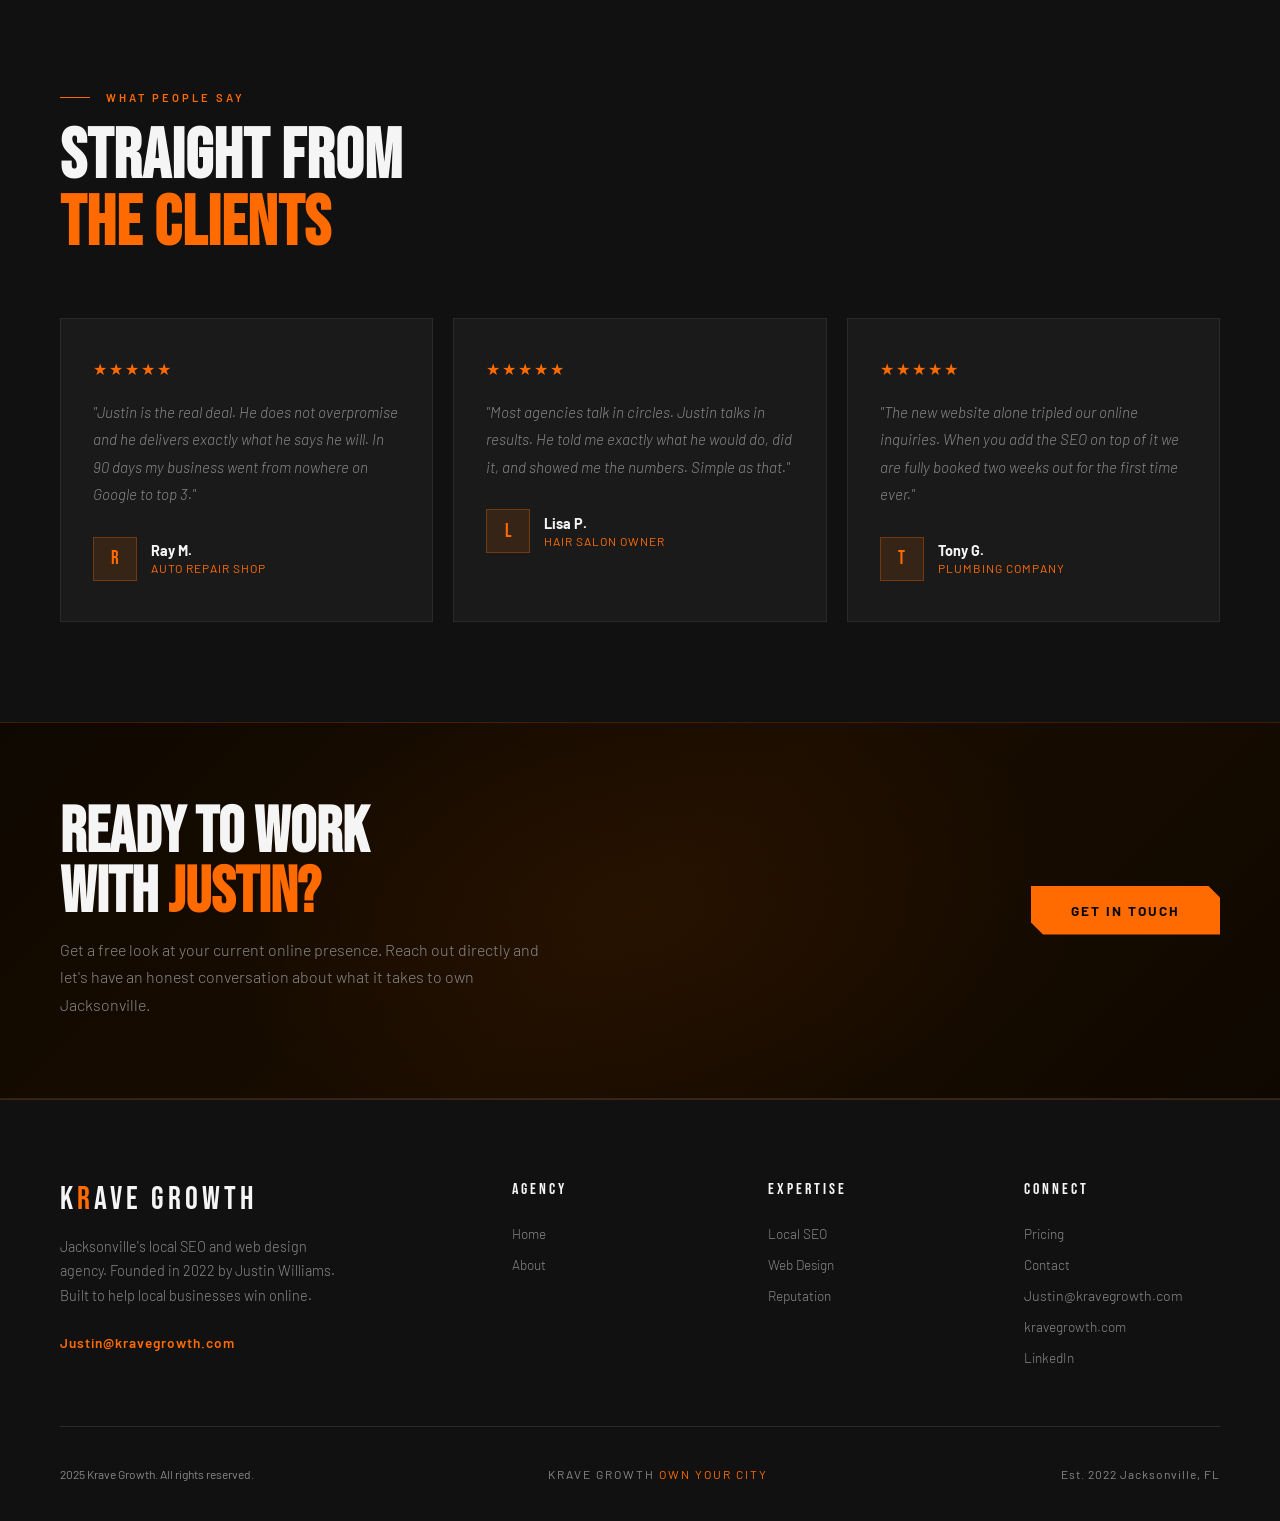
==== commit 05acf295: "Add files via upload" ====
--- a/about.html
+++ b/about.html
@@ -4,7 +4,7 @@
 <meta charset="UTF-8">
 <meta name="viewport" content="width=device-width, initial-scale=1.0">
 <title>About | Krave Growth | Jacksonville, FL</title>
-<link rel="stylesheet" href="style.css">
+<link rel="stylesheet" href="/style.css">
 <style>
 .about-story { background:var(--black); }
 .story-grid { display:grid; grid-template-columns:1fr 1.4fr; gap:100px; align-items:center; margin-top:70px; }
@@ -61,21 +61,29 @@
 
 .milestones { background:var(--black); }
 .timeline { display:flex; flex-direction:column; gap:0; margin-top:60px; max-width:700px; }
-.timeline-item { display:grid; grid-template-columns:100px 1fr; gap:32px; position:relative; padding-bottom:48px; }
+.timeline-item { display:grid; grid-template-columns:80px 1fr; gap:40px; position:relative; padding-bottom:48px; }
 .timeline-item:last-child { padding-bottom:0; }
-.timeline-item::before { content:''; position:absolute; left:49px; top:28px; bottom:0; width:1px; background:var(--gray-light); }
+.timeline-item::before { content:''; position:absolute; left:79px; top:8px; bottom:0; width:1px; background:rgba(255,255,255,.08); }
 .timeline-item:last-child::before { display:none; }
-.timeline-year { font-family:'Bebas Neue',sans-serif; font-size:1.3rem; color:var(--orange); padding-top:4px; text-align:right; }
-.timeline-dot { position:absolute; left:44px; top:6px; width:11px; height:11px; background:var(--orange); border-radius:50%; }
+.timeline-year { font-family:'Bebas Neue',sans-serif; font-size:1.3rem; color:var(--orange); padding-top:2px; text-align:right; }
+.timeline-content { padding-left:24px; }
 .timeline-content h4 { font-weight:700; font-size:.95rem; margin-bottom:8px; letter-spacing:.5px; }
 .timeline-content p { font-size:.87rem; color:var(--gray); font-weight:300; line-height:1.6; }
 
 .testimonials-about { background:var(--black-2); }
 
 @media(max-width:768px){
-  .story-grid,.justin-grid{grid-template-columns:1fr;}
+  .story-grid,.justin-grid{grid-template-columns:1fr; gap:40px;}
   .values-grid{grid-template-columns:1fr;}
-  .timeline-item{grid-template-columns:70px 1fr;gap:20px;}
+  .timeline-item{grid-template-columns:70px 1fr; gap:16px;}
+  .story-box{padding:32px 24px;}
+  .story-monogram{font-size:5rem;}
+  .story-founded-year{font-size:2.2rem;}
+  .justin-box{padding:32px 24px;}
+  .justin-initial{font-size:7rem;}
+  .value-card{padding:36px 28px;}
+  .mission-quote{font-size:clamp(2rem,8vw,3.5rem);}
+  .testimonials-grid{grid-template-columns:1fr;}
 }
 </style>
 </head>
@@ -86,7 +94,8 @@
 <div class="cursor" id="cursor"></div>
 <div class="cursor-dot" id="cursorDot"></div>
 <nav>
-  <a href="index.html" class="nav-logo">K<span>R</span>AVE <span style="font-size:1rem;letter-spacing:2px;color:var(--gray)">DIGITAL</span></a>
+  <a href="index.html" class="nav-logo">K<span>R</span>AVE <span style="font-size:1rem;letter-spacing:2px;color:var(--gray)">GROWTH</span></a>
+  <button class="nav-hamburger" id="hamburger" aria-label="Menu"><span class="bar bar1"></span><span class="bar bar2"></span><span class="bar bar3"></span></button>
   <ul class="nav-links">
     <li><a href="index.html">Home</a></li>
     <li><a href="services.html">Services</a></li>
@@ -204,42 +213,30 @@
   <div class="timeline reveal">
     <div class="timeline-item">
       <div class="timeline-year">2022</div>
-      <div style="position:relative;">
-        <div class="timeline-dot"></div>
-        <div class="timeline-content" style="padding-left:28px;">
-          <h4>Krave Growth Founded in Jacksonville</h4>
-          <p>Justin Williams launches Krave Growth with a clear focus: help Jacksonville local businesses get found online and compete with the big players.</p>
-        </div>
+      <div class="timeline-content">
+        <h4>Krave Growth Founded in Jacksonville</h4>
+        <p>Justin Williams launches Krave Growth with a clear focus: help Jacksonville local businesses get found online and compete with the big players.</p>
       </div>
     </div>
     <div class="timeline-item">
       <div class="timeline-year">2023</div>
-      <div style="position:relative;">
-        <div class="timeline-dot"></div>
-        <div class="timeline-content" style="padding-left:28px;">
-          <h4>Building the Process</h4>
-          <p>Deep investment in local SEO strategy and building a repeatable system for getting Jacksonville businesses to rank fast. The Krave method takes shape.</p>
-        </div>
+      <div class="timeline-content">
+        <h4>Building the Process</h4>
+        <p>Deep investment in local SEO strategy and building a repeatable system for getting Jacksonville businesses to rank fast. The Krave method takes shape.</p>
       </div>
     </div>
     <div class="timeline-item">
       <div class="timeline-year">2024</div>
-      <div style="position:relative;">
-        <div class="timeline-dot"></div>
-        <div class="timeline-content" style="padding-left:28px;">
-          <h4>Web Design Added</h4>
-          <p>Custom web design added to the offering, creating a complete local presence solution. SEO and design working together the way it was always meant to.</p>
-        </div>
+      <div class="timeline-content">
+        <h4>Web Design Added</h4>
+        <p>Custom web design added to the offering, creating a complete local presence solution. SEO and design working together the way it was always meant to.</p>
       </div>
     </div>
     <div class="timeline-item">
       <div class="timeline-year">2025</div>
-      <div style="position:relative;">
-        <div class="timeline-dot"></div>
-        <div class="timeline-content" style="padding-left:28px;">
-          <h4>Full Agency Launch</h4>
-          <p>New website. Full service packages. Founder pricing program. The mission is the same. Make Jacksonville businesses impossible to ignore. Now scaling it.</p>
-        </div>
+      <div class="timeline-content">
+        <h4>Full Agency Launch</h4>
+        <p>New website. Full service packages. Founder pricing program. The mission is the same. Make Jacksonville businesses impossible to ignore. Now scaling it.</p>
       </div>
     </div>
   </div>
@@ -281,9 +278,9 @@
 <footer>
   <div class="footer-top">
     <div>
-      <div class="footer-brand-logo">K<span>R</span>AVE DIGITAL</div>
+      <div class="footer-brand-logo">K<span>R</span>AVE GROWTH</div>
       <p class="footer-brand-desc">Jacksonville's local SEO and web design agency. Founded in 2022 by Justin Williams. Built to help local businesses win online.</p>
-      <a href="mailto:Justin@Kravegrowth.com" class="footer-brand-email">Justin@Kravegrowth.com</a>
+      <span class="footer-brand-email">Justin&#64;kravegrowth.com</span>
     </div>
     <div>
       <div class="footer-col-title">Agency</div>
@@ -305,7 +302,7 @@
       <ul class="footer-col-links">
         <li><a href="pricing.html">Pricing</a></li>
         <li><a href="contact.html">Contact</a></li>
-        <li><a href="mailto:Justin@Kravegrowth.com">Justin@Kravegrowth.com</a></li>
+        <li><span style="color:rgba(255,255,255,.5);font-size:.88rem;font-weight:300;">Justin&#64;kravegrowth.com</span></li>
         <li><a href="https://kravegrowth.com">kravegrowth.com</a></li>
         <li><a href="#">LinkedIn</a></li>
       </ul>
@@ -317,6 +314,13 @@
     <div class="footer-est">Est. 2022 Jacksonville, FL</div>
   </div>
 </footer>
+<div class="nav-mobile-menu" id="mobileMenu">
+  <a href="index.html" onclick="closeMobile()">Home</a>
+  <a href="services.html" onclick="closeMobile()">Services</a>
+  <a href="pricing.html" onclick="closeMobile()">Pricing</a>
+  <a href="about.html" onclick="closeMobile()">About</a>
+  <a href="contact.html" class="mobile-cta" onclick="closeMobile()">Get Started</a>
+</div>
 <script src="main.js"></script>
 </body>
-</html>
+</html>
--- a/style.css
+++ b/style.css
@@ -225,16 +225,109 @@
 ::-webkit-scrollbar-track { background:var(--black); }
 ::-webkit-scrollbar-thumb { background:var(--orange); }
 
-/* ── MOBILE ── */
+/* ── MOBILE NAV HAMBURGER ── */
+.nav-hamburger {
+  display:none;
+  background:none;
+  border:none;
+  cursor:pointer;
+  width:40px;
+  height:40px;
+  position:relative;
+  z-index:1001;
+  flex-shrink:0;
+}
+.nav-hamburger .bar {
+  position:absolute;
+  left:6px;
+  width:28px; height:2px;
+  background:var(--white);
+  border-radius:1px;
+  transition:all .36s cubic-bezier(.23,1,.32,1);
+}
+.nav-hamburger .bar1 { top:11px; }
+.nav-hamburger .bar2 { top:19px; }
+.nav-hamburger .bar3 { top:27px; }
+.nav-hamburger.open .bar1 { top:19px; transform:rotate(45deg); background:var(--orange); }
+.nav-hamburger.open .bar2 { opacity:0; transform:scaleX(0); }
+.nav-hamburger.open .bar3 { top:19px; transform:rotate(-45deg); background:var(--orange); }
+
+.nav-mobile-menu {
+  display:none;
+  position:fixed;
+  top:0; left:0; right:0; bottom:0;
+  background:linear-gradient(160deg, #0a0a0a 0%, #111111 60%, #0d0d0d 100%);
+  z-index:999;
+  flex-direction:column;
+  align-items:center;
+  justify-content:center;
+  gap:0;
+}
+.nav-mobile-menu::before {
+  content:'';
+  position:absolute;
+  inset:0;
+  background:radial-gradient(ellipse at 70% 30%, rgba(255,107,0,0.06) 0%, transparent 65%);
+  pointer-events:none;
+}
+.nav-mobile-menu.open { display:flex; }
+.nav-mobile-menu a {
+  font-family:'Bebas Neue',sans-serif;
+  font-size:2.8rem;
+  letter-spacing:4px;
+  color:rgba(255,255,255,.8);
+  text-decoration:none;
+  transition:color .3s, background .3s;
+  padding:16px 48px;
+  width:100%;
+  text-align:center;
+  border-bottom:1px solid rgba(255,255,255,.05);
+}
+.nav-mobile-menu a:first-child { border-top:1px solid rgba(255,255,255,.05); }
+.nav-mobile-menu a:hover { color:var(--orange); background:rgba(255,107,0,.04); }
+.nav-mobile-menu a.mobile-cta {
+  background:var(--orange);
+  color:var(--black);
+  padding:18px 48px;
+  font-size:1.6rem;
+  margin-top:32px;
+  border:none;
+  letter-spacing:3px;
+}
+
+/* ── MOBILE RESPONSIVE ── */
 @media(max-width:768px){
-  nav { padding:20px 24px; }
+  body { cursor:auto; }
+  .cursor, .cursor-dot { display:none; }
+
+  nav { padding:18px 24px; }
   nav.scrolled { padding:14px 24px; }
   .nav-links { display:none; }
-  section { padding:70px 24px; }
-  .page-hero { padding:100px 24px 60px; }
+  .nav-hamburger { display:flex; align-items:center; justify-content:center; }
+
+  section { padding:60px 24px; }
+  .page-hero { padding:100px 24px 60px; min-height:40vh; }
+  .page-hero-ghost { display:none; }
+  .page-title { font-size:clamp(3rem,14vw,5rem); }
+
+  .float-cta { bottom:16px; right:16px; padding:12px 18px; font-size:.68rem; }
+
+  /* CTA BAND */
+  .cta-band { flex-direction:column; text-align:center; padding:50px 24px; gap:28px; }
+  .cta-band-title { font-size:clamp(2rem,8vw,3.5rem); }
+
+  /* TESTIMONIALS GRID */
   .testimonials-grid { grid-template-columns:1fr; }
-  .cta-band { flex-direction:column; text-align:center; padding:60px 24px; }
-  .footer-top { grid-template-columns:1fr 1fr; gap:40px; }
-  .footer-bottom { flex-direction:column; gap:12px; text-align:center; }
-  .float-cta { bottom:20px; right:20px; padding:12px 20px; font-size:.7rem; }
-}
+
+  /* FOOTER */
+  .footer-top { grid-template-columns:1fr 1fr; gap:32px; }
+  .footer-bottom { flex-direction:column; gap:10px; text-align:center; }
+  .footer-brand-desc { display:none; }
+
+  /* SECTION TITLES */
+  .section-title { font-size:clamp(2.5rem,10vw,4rem); }
+
+  /* BUTTONS */
+  .btn-primary { padding:14px 28px; font-size:.78rem; }
+  .hero-actions { flex-direction:column; align-items:flex-start; gap:16px; }
+}
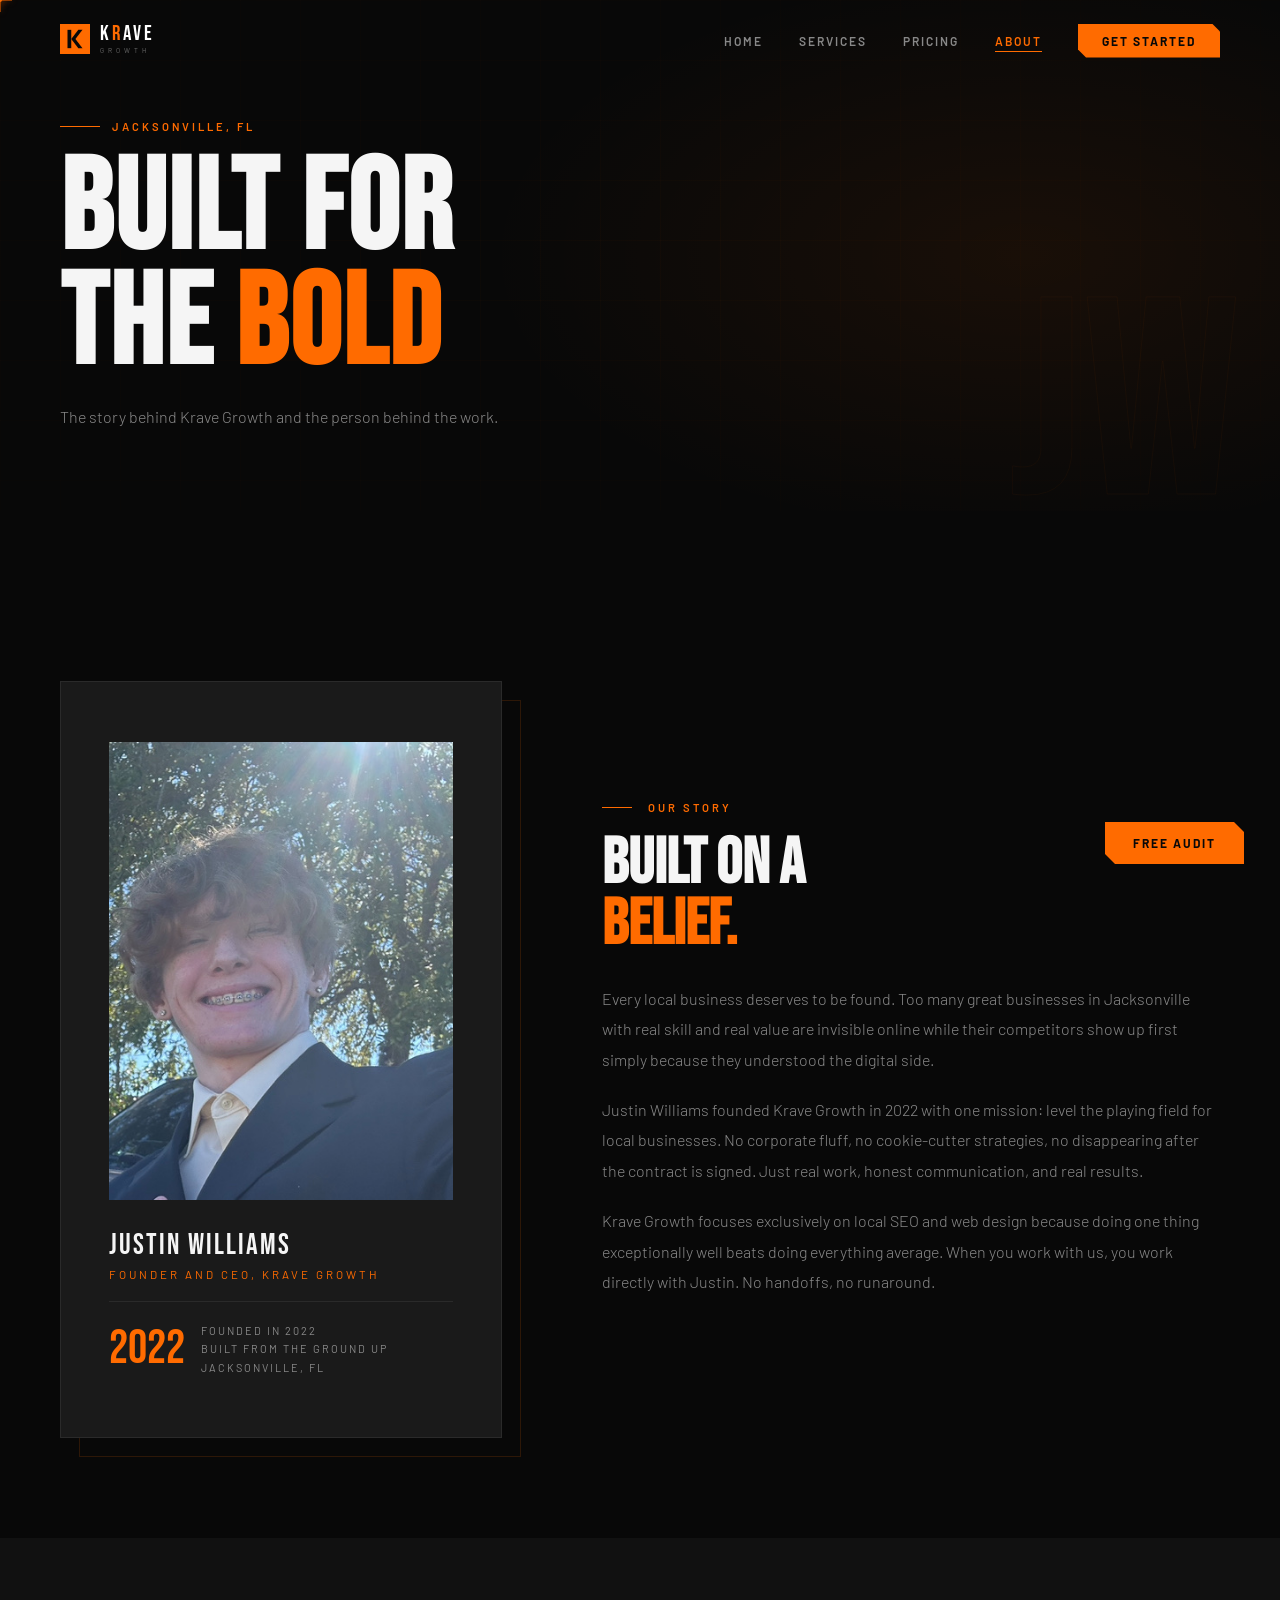
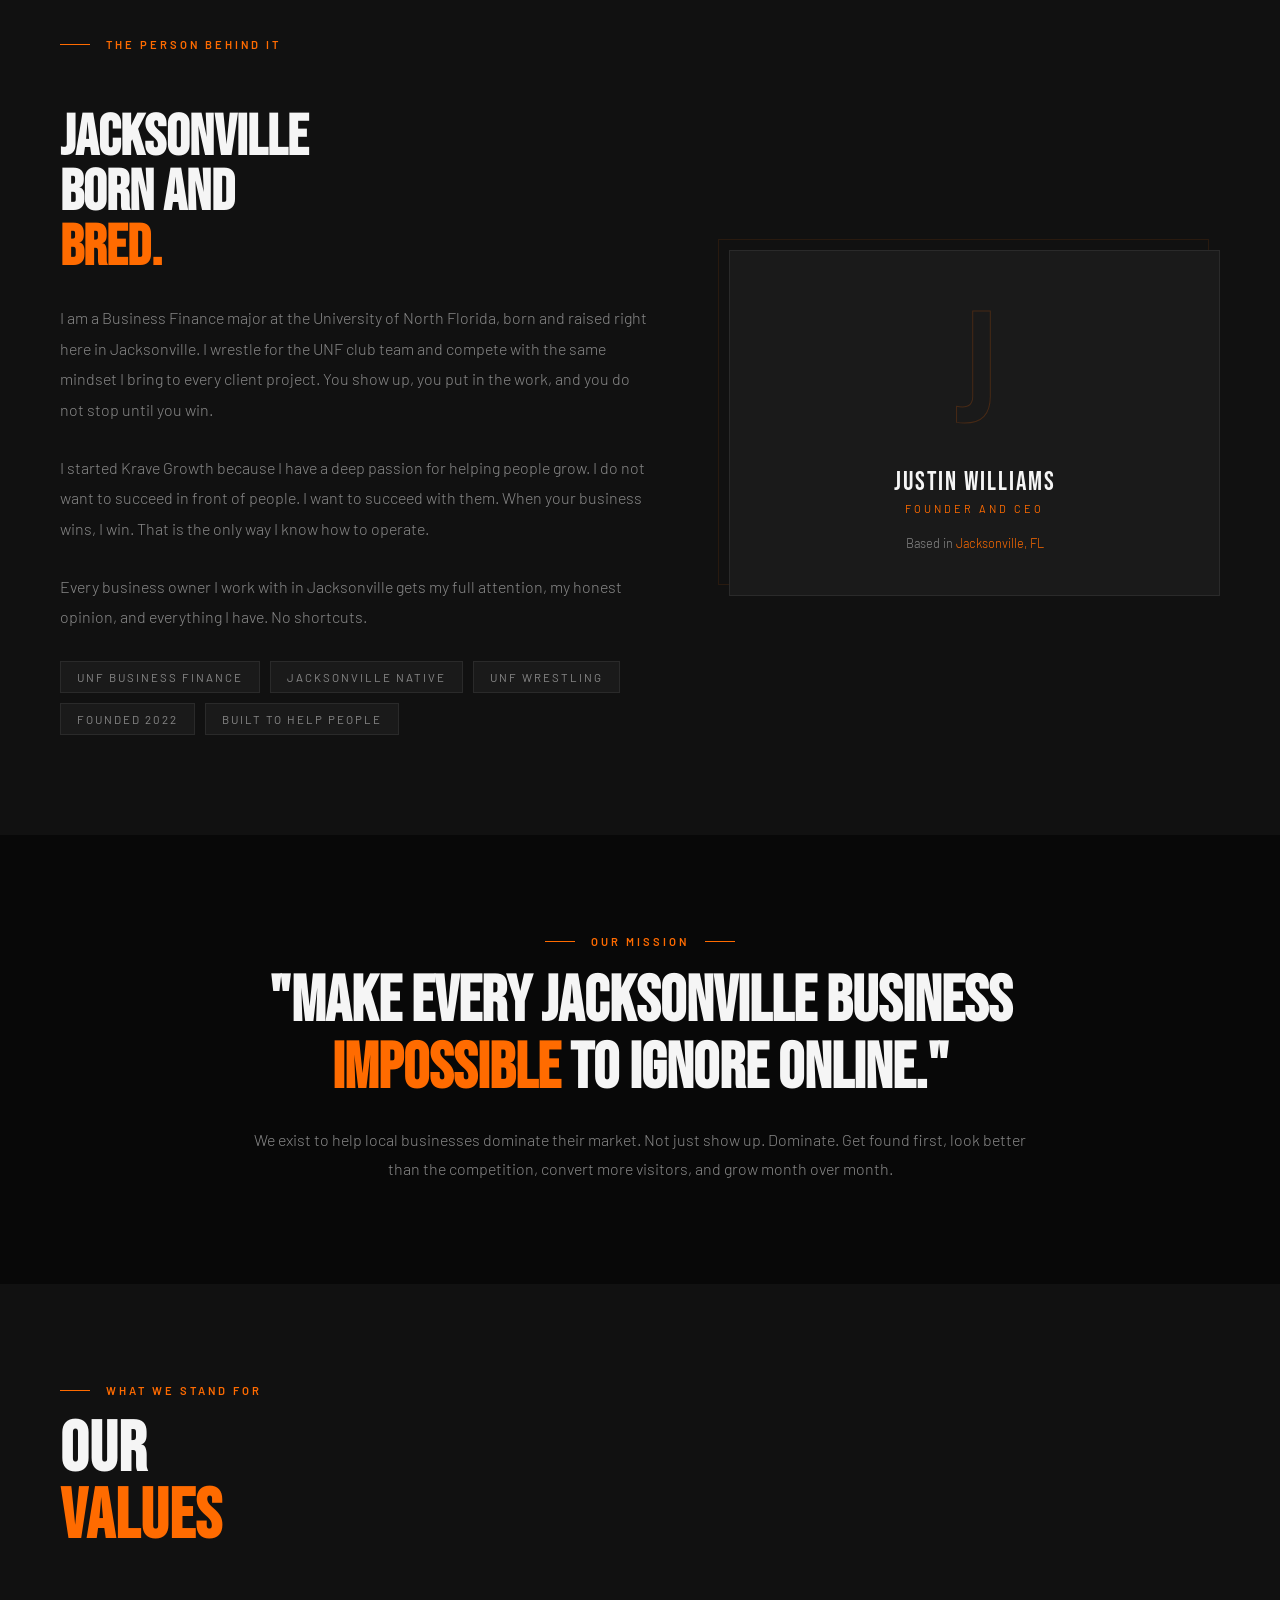
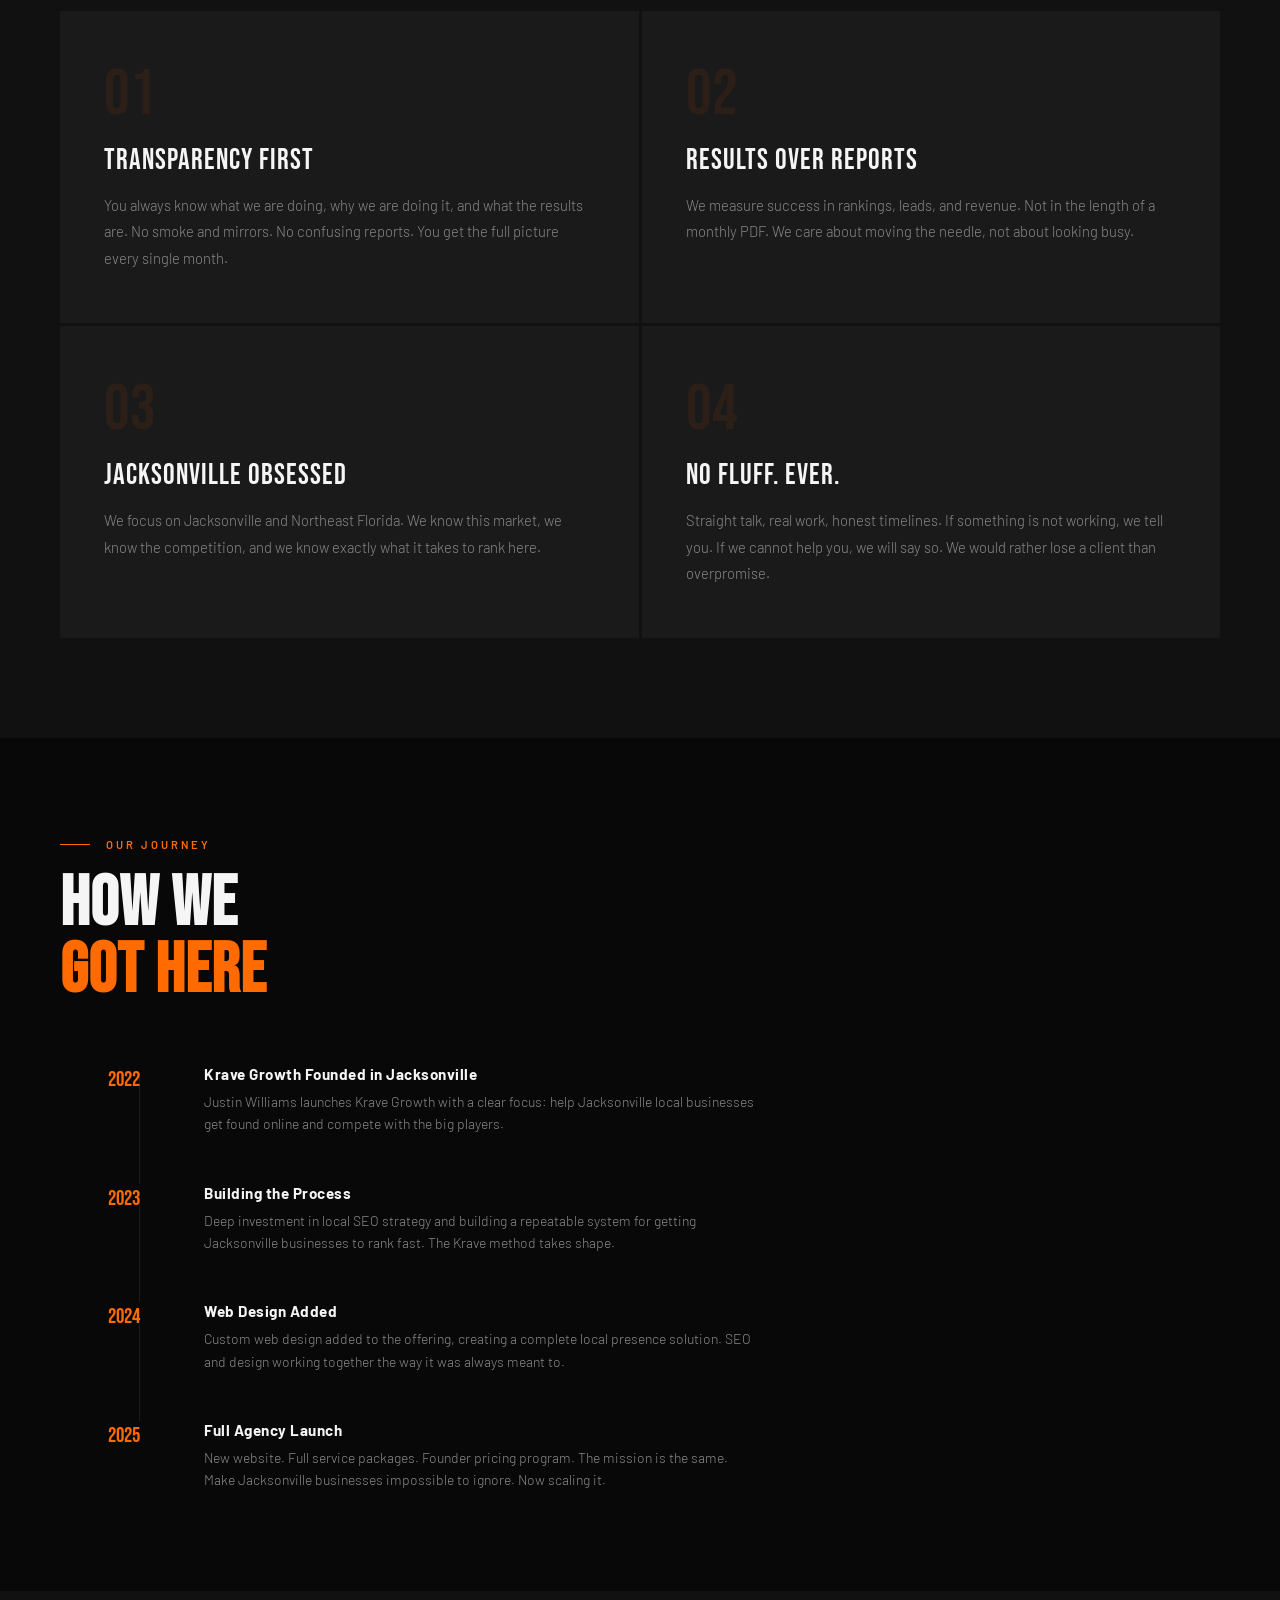
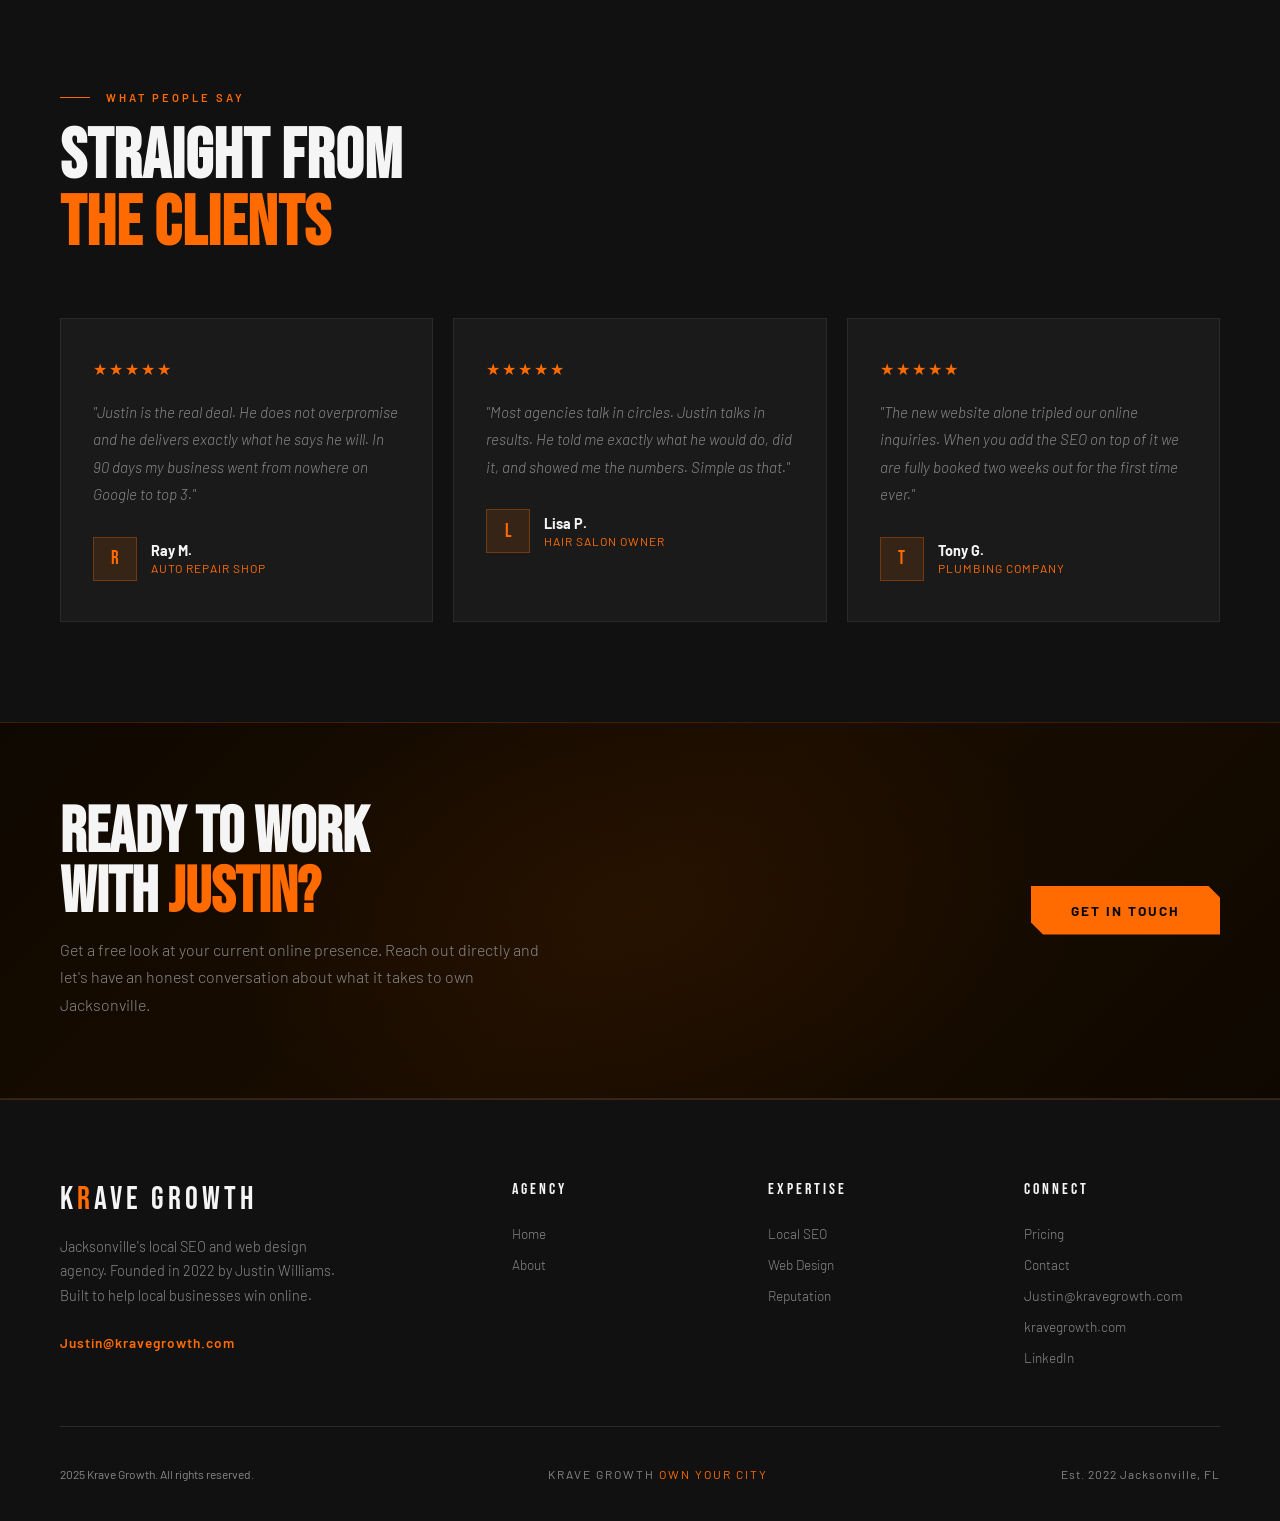
==== commit 009e9b10: "Add files via upload" ====
--- a/about.html
+++ b/about.html
@@ -86,6 +86,9 @@
   .testimonials-grid{grid-template-columns:1fr;}
 }
 </style>
+<link rel="icon" type="image/x-icon" href="favicon.ico">
+<link rel="icon" type="image/png" sizes="192x192" href="favicon-192.png">
+<link rel="apple-touch-icon" sizes="180x180" href="apple-touch-icon.png">
 </head>
 <body>
 
@@ -94,7 +97,20 @@
 <div class="cursor" id="cursor"></div>
 <div class="cursor-dot" id="cursorDot"></div>
 <nav>
-  <a href="index.html" class="nav-logo">K<span>R</span>AVE <span style="font-size:1rem;letter-spacing:2px;color:var(--gray)">GROWTH</span></a>
+  <a href="index.html" class="nav-logo">
+    <div class="nav-logo-mark">
+      <svg viewBox="0 0 36 36" fill="none" xmlns="http://www.w3.org/2000/svg">
+        <rect width="36" height="36" fill="#FF6B00"/>
+        <rect x="9" y="7" width="4.5" height="22" fill="#080808"/>
+        <polygon points="13.5,18 22,7 27,7 18.5,18" fill="#080808"/>
+        <polygon points="13.5,18 22,29 27,29 18.5,18" fill="#080808"/>
+      </svg>
+    </div>
+    <div class="nav-logo-words">
+      <span class="nav-logo-top">K<span class="r">R</span>AVE</span>
+      <span class="nav-logo-bot">GROWTH</span>
+    </div>
+  </a>
   <button class="nav-hamburger" id="hamburger" aria-label="Menu"><span class="bar bar1"></span><span class="bar bar2"></span><span class="bar bar3"></span></button>
   <ul class="nav-links">
     <li><a href="index.html">Home</a></li>
--- a/style.css
+++ b/style.css
@@ -77,8 +77,13 @@
   padding: 16px 60px;
   border-bottom: 1px solid var(--gray-light);
 }
-.nav-logo { font-family:'Bebas Neue',sans-serif; font-size:1.8rem; letter-spacing:4px; color:var(--white); text-decoration:none; }
-.nav-logo span { color:var(--orange); }
+.nav-logo { display:inline-flex; align-items:center; gap:10px; text-decoration:none; flex-shrink:0; }
+.nav-logo-mark { width:30px; height:30px; flex-shrink:0; display:block; }
+.nav-logo-mark svg { width:30px; height:30px; display:block; }
+.nav-logo-words { display:flex; flex-direction:column; justify-content:center; }
+.nav-logo-top { font-family:'Bebas Neue',sans-serif; font-size:1.3rem; letter-spacing:3px; color:#ffffff; line-height:1; display:block; }
+.nav-logo-top .r { color:#FF6B00; }
+.nav-logo-bot { font-family:'Barlow',sans-serif; font-size:0.42rem; letter-spacing:4px; text-transform:uppercase; color:rgba(255,255,255,0.4); font-weight:400; line-height:1; display:block; margin-top:2px; }
 .nav-links { display:flex; gap:36px; list-style:none; align-items:center; }
 .nav-links a { color:var(--gray); text-decoration:none; font-size:.75rem; letter-spacing:2px; text-transform:uppercase; font-weight:600; transition:color .3s; position:relative; }
 .nav-links a::after { content:''; position:absolute; bottom:-4px; left:0; right:0; height:1px; background:var(--orange); transform:scaleX(0); transition:transform .3s; }
@@ -183,7 +188,7 @@
 /* ── FAQ ── */
 .faq-list { max-width:800px; margin-top:60px; }
 .faq-item { border-bottom:1px solid var(--gray-light); }
-.faq-question { width:100%; background:none; border:none; color:var(--white); font-family:'Barlow',sans-serif; font-size:1rem; font-weight:600; padding:28px 0; display:flex; justify-content:space-between; align-items:center; cursor:none; text-align:left; transition:color .3s; }
+.faq-question { width:100%; background:none; border:none; color:var(--white); font-family:'Barlow',sans-serif; font-size:1rem; font-weight:600; padding:28px 0; display:flex; justify-content:space-between; align-items:center; cursor:pointer; text-align:left; transition:color .3s; }
 .faq-question:hover { color:var(--orange); }
 .faq-icon { color:var(--orange); font-size:1.4rem; transition:transform .3s; flex-shrink:0; }
 .faq-item.open .faq-icon { transform:rotate(45deg); }
